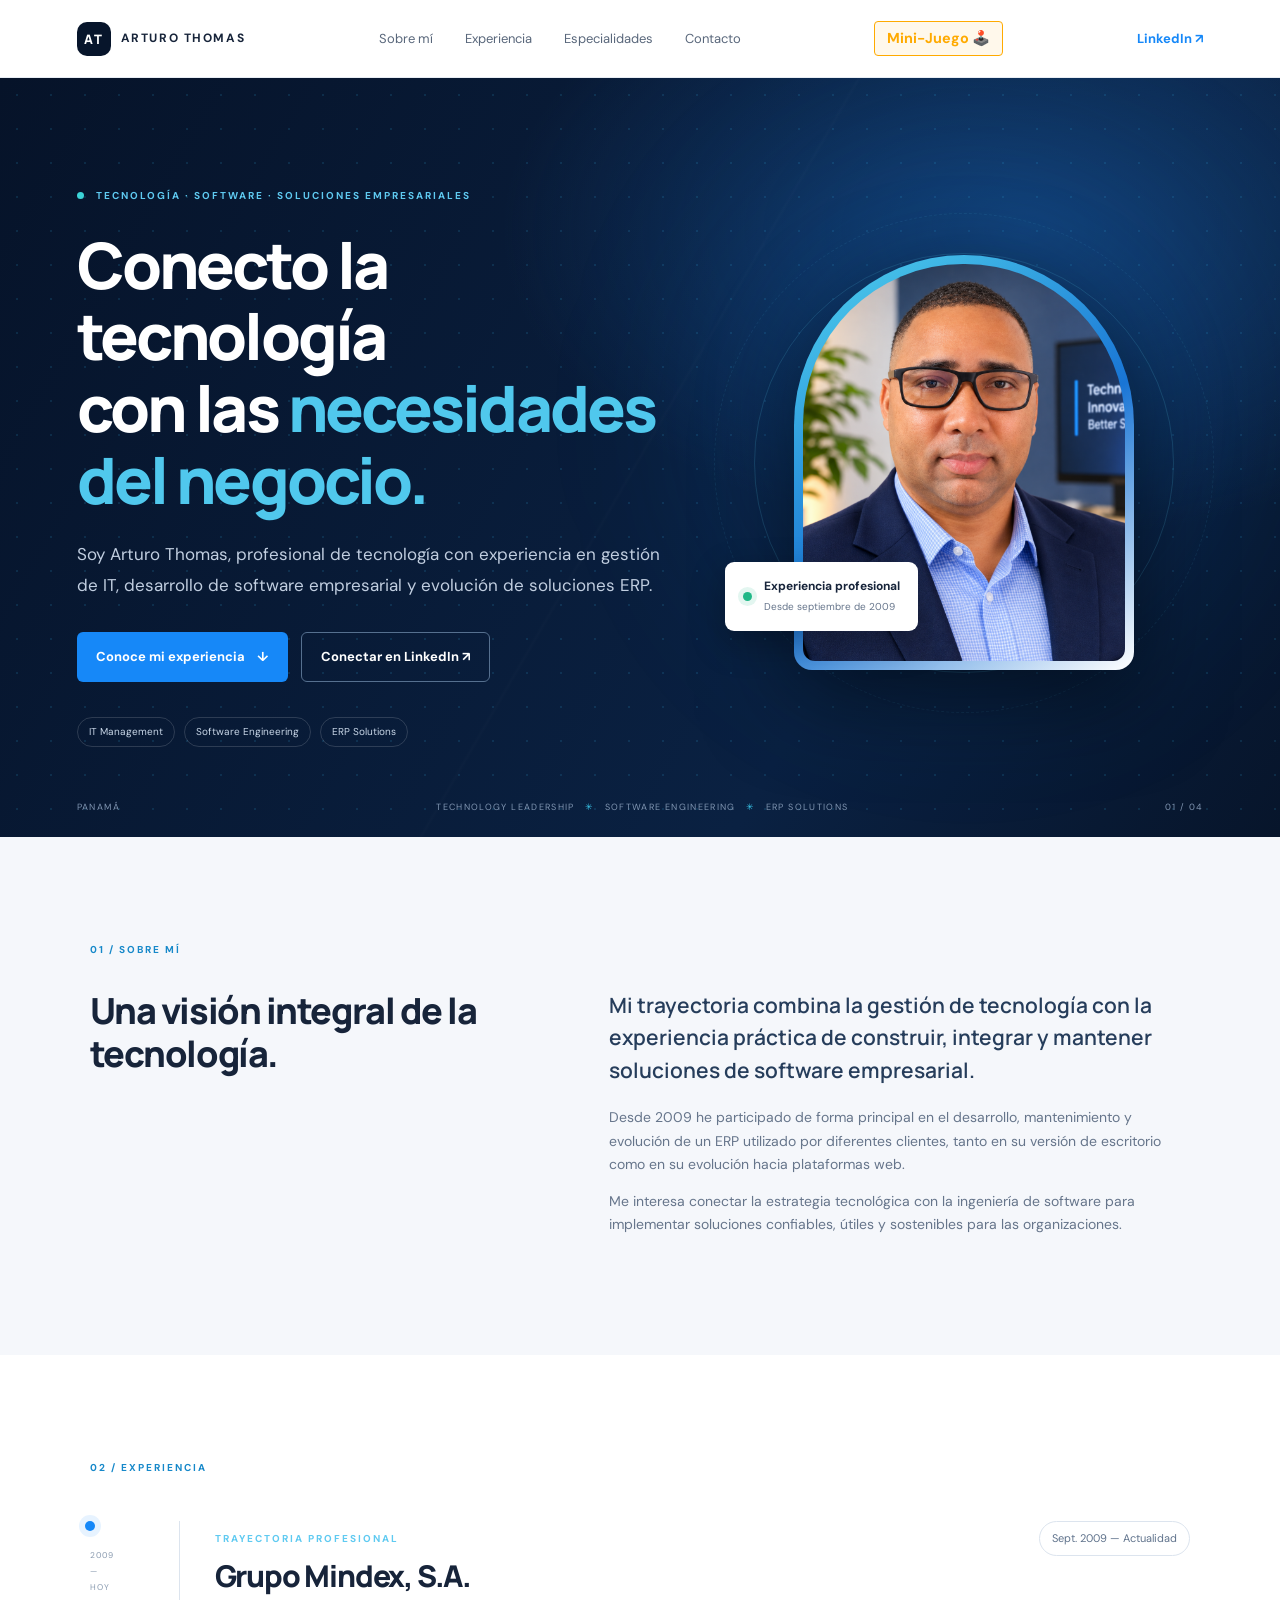
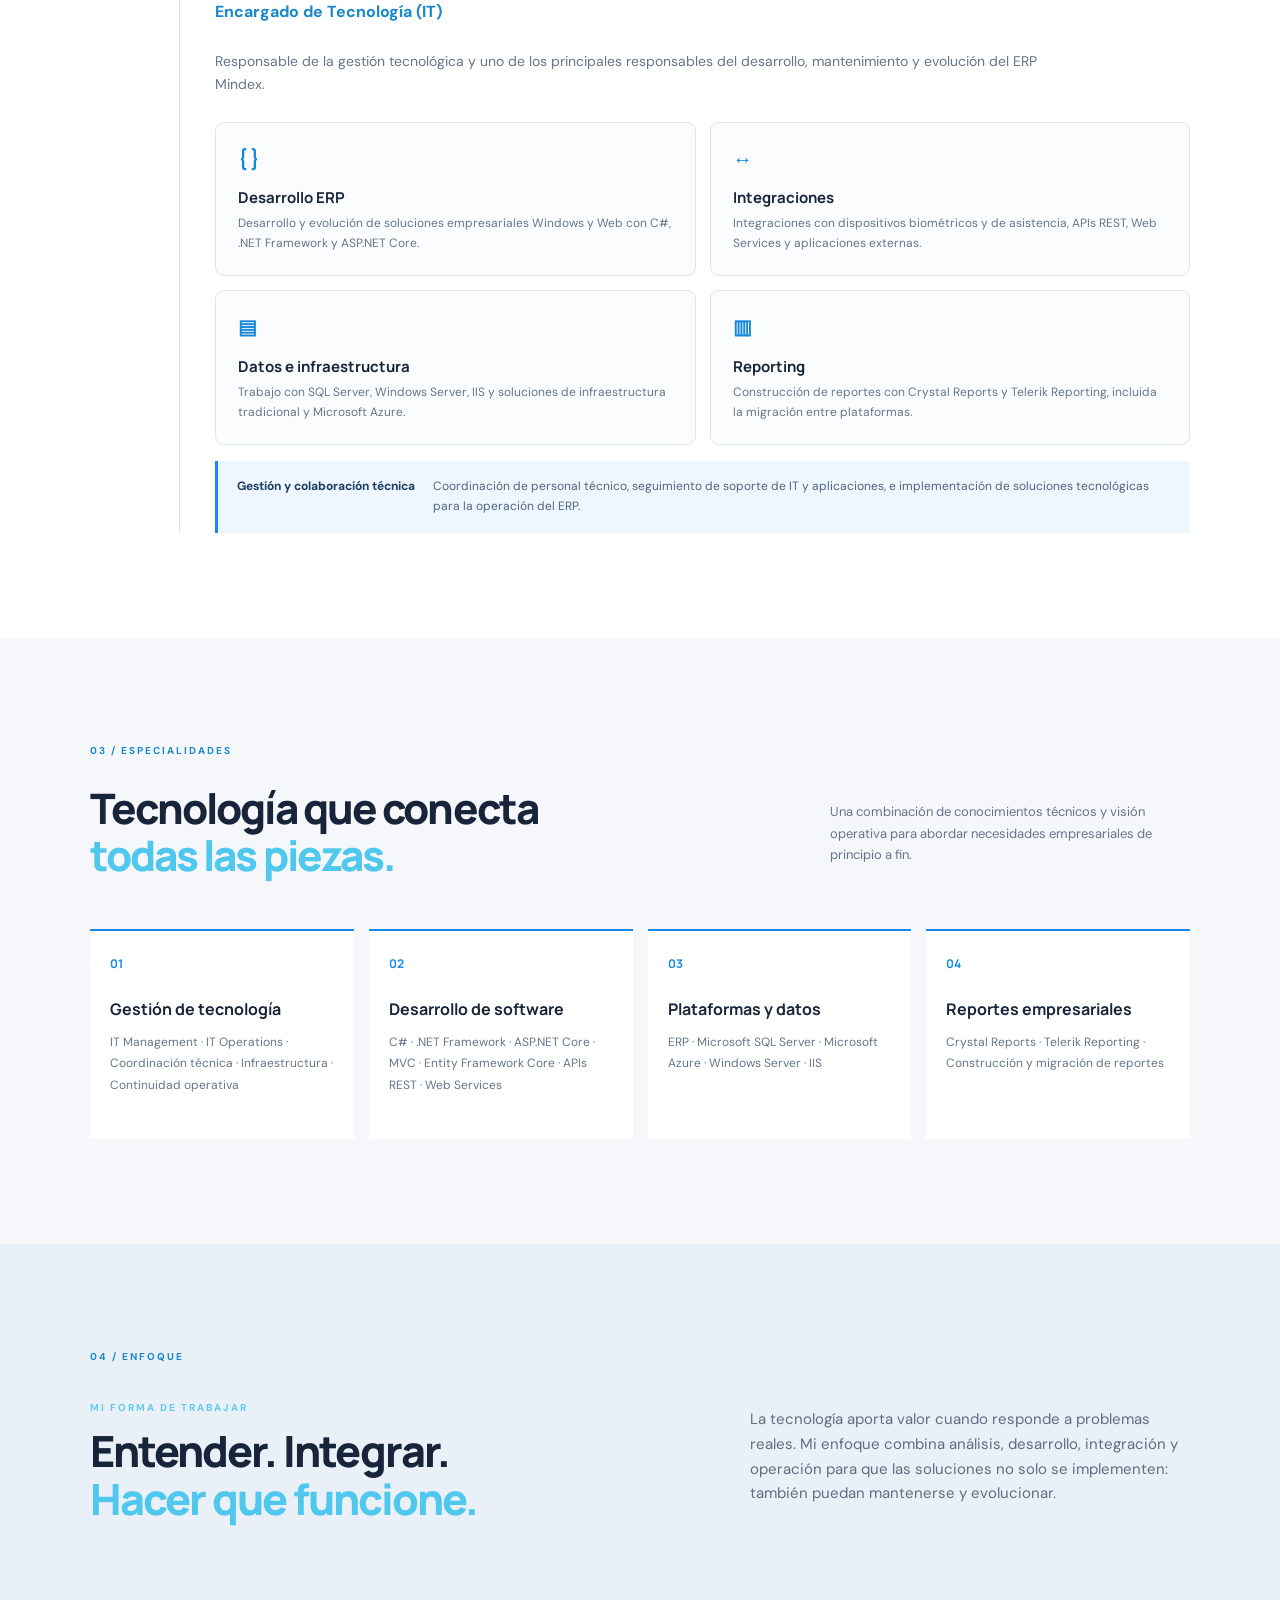
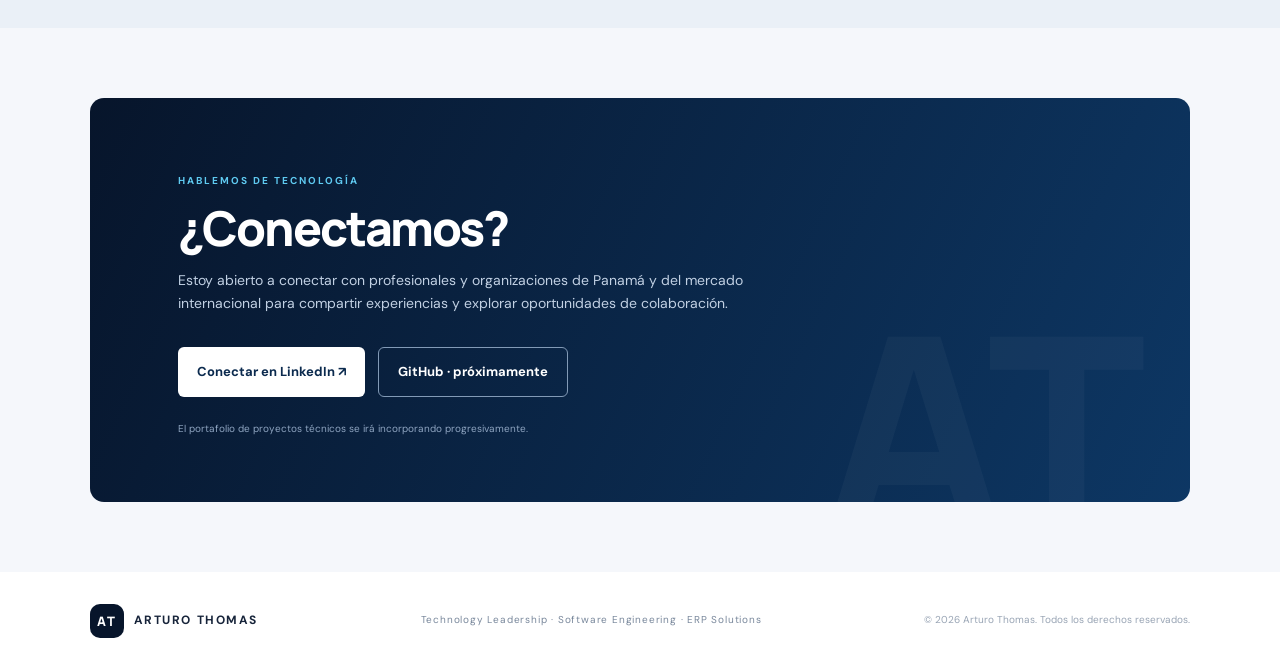
==== index.html @ e9d8e378 "Add files via upload" ====
<!doctype html>
<html lang="es">
<head>
  <meta charset="utf-8">
  <meta name="viewport" content="width=device-width, initial-scale=1">
  <meta name="description" content="Arturo Thomas: tecnología, desarrollo de software empresarial, soluciones ERP, integraciones e infraestructura IT.">
  <meta name="theme-color" content="#07152b">
  <title>Arturo Thomas | Technology Leadership & ERP Solutions</title>
  <link rel="preconnect" href="https://fonts.googleapis.com">
  <link rel="preconnect" href="https://fonts.gstatic.com" crossorigin>
  <link href="https://fonts.googleapis.com/css2?family=DM+Sans:wght@400;500;600;700&family=Manrope:wght@400;500;600;700;800&display=swap" rel="stylesheet">
  <link rel="stylesheet" href="styles.css">
</head>
<body>
  <header class="topbar">
    <a class="brand" href="#inicio" aria-label="Arturo Thomas, inicio"><span>AT</span><b>ARTURO THOMAS</b></a>
    <nav aria-label="Navegación principal">
      <a href="#sobre-mi">Sobre mí</a><a href="#experiencia">Experiencia</a><a href="#especialidades">Especialidades</a><a href="#contacto">Contacto</a>
    </nav>
    <!-- EL LINK AL JUEGO AGREGADO PERFECTAMENTE EN TU MENÚ -->
    <a href="juego.html" style="color: #ffaa00; text-decoration: none; font-size: 0.9rem; font-weight: bold; border: 1px solid #ffaa00; padding: 5px 12px; border-radius: 4px; background-color: rgba(255, 170, 0, 0.08);">Mini-Juego 🕹️</a>
    <a class="nav-cta" href="https://www.linkedin.com/in/arturo-thomas-aa14a7a1/" target="_blank" rel="noopener">LinkedIn ↗</a>
  </header>

  <main>
    <section class="hero" id="inicio">
      <div class="hero-glow"></div>
      <div class="hero-copy">
        <p class="eyebrow"><span></span> TECNOLOGÍA · SOFTWARE · SOLUCIONES EMPRESARIALES</p>
        <h1>Conecto la tecnología<br>con las <em>necesidades del negocio.</em></h1>
        <p class="hero-lead">Soy Arturo Thomas, profesional de tecnología con experiencia en gestión de IT, desarrollo de software empresarial y evolución de soluciones ERP.</p>
        <div class="hero-actions"><a class="button primary" href="#experiencia">Conoce mi experiencia <span>↓</span></a><a class="button secondary" href="https://www.linkedin.com/in/arturo-thomas-aa14a7a1/" target="_blank" rel="noopener">Conectar en LinkedIn ↗</a></div>
        <div class="hero-tags"><span>IT Management</span><span>Software Engineering</span><span>ERP Solutions</span></div>
      </div>
      <div class="hero-visual">
        <div class="portrait-frame"><img src="assets/arturo-thomas.png" alt="Retrato profesional de Arturo Thomas"></div>
        <div class="floating-card"><span class="status-dot"></span><div><b>Experiencia profesional</b><small>Desde septiembre de 2009</small></div></div>
        <div class="orbit orbit-one"></div><div class="orbit orbit-two"></div>
      </div>
      <div class="hero-bottom"><span>Panamá</span><span>Technology Leadership <i>✳</i> Software Engineering <i>✳</i> ERP Solutions</span><span>01 / 04</span></div>
    </section>

    <section class="intro section" id="sobre-mi">
      <div class="section-label">01 / SOBRE MÍ</div>
      <div class="intro-content"><h2>Una visión integral de la tecnología.</h2><div><p class="large-text">Mi trayectoria combina la gestión de tecnología con la experiencia práctica de construir, integrar y mantener soluciones de software empresarial.</p><p>Desde 2009 he participado de forma principal en el desarrollo, mantenimiento y evolución de un ERP utilizado por diferentes clientes, tanto en su versión de escritorio como en su evolución hacia plataformas web.</p><p>Me interesa conectar la estrategia tecnológica con la ingeniería de software para implementar soluciones confiables, útiles y sostenibles para las organizaciones.</p></div></div>
    </section>

    <section class="experience section" id="experiencia">
      <div class="section-label">02 / EXPERIENCIA</div>
      <div class="experience-card"><div class="timeline-mark"><span></span><small>2009<br>—<br>HOY</small></div><div class="experience-main"><div class="experience-heading"><div><p class="eyebrow">TRAYECTORIA PROFESIONAL</p><h2>Grupo Mindex, S.A.</h2><p class="role">Encargado de Tecnología (IT)</p></div><span class="date-pill">Sept. 2009 — Actualidad</span></div><p>Responsable de la gestión tecnológica y uno de los principales responsables del desarrollo, mantenimiento y evolución del ERP Mindex.</p><div class="contribution-grid"><article><span class="mini-icon">{ }</span><h3>Desarrollo ERP</h3><p>Desarrollo y evolución de soluciones empresariales Windows y Web con C#, .NET Framework y ASP.NET Core.</p></article><article><span class="mini-icon">↔</span><h3>Integraciones</h3><p>Integraciones con dispositivos biométricos y de asistencia, APIs REST, Web Services y aplicaciones externas.</p></article><article><span class="mini-icon">▤</span><h3>Datos e infraestructura</h3><p>Trabajo con SQL Server, Windows Server, IIS y soluciones de infraestructura tradicional y Microsoft Azure.</p></article><article><span class="mini-icon">▥</span><h3>Reporting</h3><p>Construcción de reportes con Crystal Reports y Telerik Reporting, incluida la migración entre plataformas.</p></article></div><div class="leadership-note"><b>Gestión y colaboración técnica</b><span>Coordinación de personal técnico, seguimiento de soporte de IT y aplicaciones, e implementación de soluciones tecnológicas para la operación del ERP.</span></div></div></div>
    </section>

    <section class="skills section" id="especialidades">
      <div class="section-label">03 / ESPECIALIDADES</div><div class="skills-head"><h2>Tecnología que conecta<br><em>todas las piezas.</em></h2><p>Una combinación de conocimientos técnicos y visión operativa para abordar necesidades empresariales de principio a fin.</p></div>
      <div class="skill-columns"><article><div class="skill-number">01</div><h3>Gestión de tecnología</h3><p>IT Management · IT Operations · Coordinación técnica · Infraestructura · Continuidad operativa</p></article><article><div class="skill-number">02</div><h3>Desarrollo de software</h3><p>C# · .NET Framework · ASP.NET Core · MVC · Entity Framework Core · APIs REST · Web Services</p></article><article><div class="skill-number">03</div><h3>Plataformas y datos</h3><p>ERP · Microsoft SQL Server · Microsoft Azure · Windows Server · IIS</p></article><article><div class="skill-number">04</div><h3>Reportes empresariales</h3><p>Crystal Reports · Telerik Reporting · Construcción y migración de reportes</p></article></div>
    </section>

    <section class="approach section"><div class="section-label">04 / ENFOQUE</div><div class="approach-inner"><div><p class="eyebrow">MI FORMA DE TRABAJAR</p><h2>Entender. Integrar.<br><em>Hacer que funcione.</em></h2></div><p>La tecnología aporta valor cuando responde a problemas reales. Mi enfoque combina análisis, desarrollo, integración y operación para que las soluciones no solo se implementen: también puedan mantenerse y evolucionar.</p></div></section>

    <section class="contact section" id="contacto"><div class="contact-panel"><p class="eyebrow">HABLEMOS DE TECNOLOGÍA</p><h2>¿Conectamos?</h2><p>Estoy abierto a conectar con profesionales y organizaciones de Panamá y del mercado internacional para compartir experiencias y explorar oportunidades de colaboración.</p><div class="contact-actions"><a class="button light" href="https://www.linkedin.com/in/arturo-thomas-aa14a7a1/" target="_blank" rel="noopener">Conectar en LinkedIn ↗</a><span class="button outline-light coming-soon">GitHub · próximamente</span></div><small>El portafolio de proyectos técnicos se irá incorporando progresivamente.</small></div></section>
  </main>
  <footer><a class="brand" href="#inicio"><span>AT</span><b>ARTURO THOMAS</b></a><p>Technology Leadership · Software Engineering · ERP Solutions</p><small>© <span id="year"></span> Arturo Thomas. Todos los derechos reservados.</small></footer>
  <script>document.getElementById('year').textContent = new Date().getFullYear();</script>
</body>
</html>
---- styles.css ----
:root{--navy:#07152b;--navy2:#0b2140;--blue:#1688f8;--cyan:#35c7ee;--ink:#17243a;--muted:#66758b;--paper:#f5f7fb;--line:#dce4ee}*{box-sizing:border-box}html{scroll-behavior:smooth}body{margin:0;background:var(--paper);color:var(--ink);font-family:'DM Sans',sans-serif;line-height:1.65}a{color:inherit;text-decoration:none}.topbar{height:78px;padding:0 max(calc((100vw - 1180px)/2),6%);display:flex;align-items:center;justify-content:space-between;background:#fff;border-bottom:1px solid #e8edf4;position:relative;z-index:3}.brand{display:flex;align-items:center;gap:10px;font-size:12px;letter-spacing:.13em}.brand span{width:34px;height:34px;border-radius:10px;background:var(--navy);color:white;display:grid;place-items:center;font:800 13px Manrope}.topbar nav{display:flex;gap:32px;color:#59677b;font-size:13px}.topbar nav a:hover{color:var(--blue)}.nav-cta{font-size:13px;font-weight:700;color:var(--blue)}.hero{min-height:650px;background:radial-gradient(ellipse at 80% 20%,#123d70 0,transparent 36%),linear-gradient(120deg,#061329,#0a2142 68%,#07152b);color:white;position:relative;overflow:hidden;padding:100px max(calc((100vw - 1180px)/2),6%) 90px;display:grid;grid-template-columns:1.12fr .88fr;align-items:center;gap:40px}.hero:before{content:"";position:absolute;inset:0;background-image:linear-gradient(120deg,transparent 49.8%,#ffffff09 50%,transparent 50.2%),radial-gradient(#39bff455 1px,transparent 1px);background-size:100% 100%,34px 34px;opacity:.4}.hero-glow{position:absolute;width:520px;height:520px;border-radius:50%;background:#087be822;filter:blur(80px);right:4%;top:10%}.hero-copy,.hero-visual{position:relative;z-index:1}.eyebrow{font-size:10px;font-weight:700;letter-spacing:.2em;color:#5fcaf1}.eyebrow span{display:inline-block;width:7px;height:7px;border-radius:50%;background:#3bd3d7;margin-right:8px}.hero h1,.skills h2,.approach h2,.contact h2{font:800 clamp(40px,5vw,64px)/1.12 Manrope,sans-serif;letter-spacing:-.045em;margin:24px 0}.hero h1 em,.skills h2 em,.approach h2 em{font-style:normal;color:#50c8ed}.hero-lead{max-width:600px;color:#c1cee0;font-size:17px;line-height:1.8}.hero-actions,.contact-actions{display:flex;gap:13px;flex-wrap:wrap;margin-top:32px}.button{display:inline-flex;align-items:center;gap:12px;padding:13px 19px;border-radius:6px;font-size:13px;font-weight:700;transition:.2s}.button:hover{transform:translateY(-2px)}.primary{background:#1688f8;color:white}.secondary{border:1px solid #56708f;color:white}.hero-tags{display:flex;gap:9px;flex-wrap:wrap;margin-top:35px}.hero-tags span{border:1px solid #ffffff26;border-radius:30px;padding:6px 11px;color:#c9d7e8;font-size:10px}.hero-visual{min-height:420px;display:grid;place-items:center}.portrait-frame{width:min(340px,80%);aspect-ratio: .82;border-radius:170px 170px 18px 18px;padding:9px;background:linear-gradient(145deg,#50d3ed,#1975d5 55%,#ffffff);box-shadow:0 25px 90px #0008;position:relative;z-index:1}.portrait-frame img{width:100%;height:100%;object-fit:cover;object-position:center 25%;border-radius:160px 160px 12px 12px;display:block}.floating-card{position:absolute;z-index:2;bottom:42px;left:0;background:#fff;color:var(--ink);padding:15px 18px;border-radius:9px;box-shadow:0 12px 35px #0004;display:flex;align-items:center;gap:12px}.floating-card b,.floating-card small{display:block}.floating-card b{font-size:12px}.floating-card small{font-size:10px;color:var(--muted);margin-top:2px}.status-dot{width:9px;height:9px;background:#20b887;border-radius:50%;box-shadow:0 0 0 5px #20b88720}.orbit{position:absolute;border:1px solid #58c9ed30;border-radius:50%;width:420px;height:420px}.orbit-two{width:500px;height:500px;border-style:dashed;opacity:.5}.hero-bottom{position:absolute;bottom:22px;left:max(calc((100vw - 1180px)/2),6%);right:max(calc((100vw - 1180px)/2),6%);display:flex;justify-content:space-between;color:#8196b2;font-size:9px;letter-spacing:.15em;text-transform:uppercase}.hero-bottom i{color:#39c5e8;font-style:normal;padding:0 7px}.section{padding:105px max(calc((100vw - 1120px)/2),7%)}.section-label{font-size:10px;letter-spacing:.2em;font-weight:700;color:#1688c9}.intro-content{display:grid;grid-template-columns:.85fr 1.15fr;gap:90px;margin-top:30px}.intro h2,.experience h2{font:800 36px/1.2 Manrope;letter-spacing:-.04em;margin:0}.large-text{font:600 21px/1.55 Manrope;color:#263d5b;margin:0 0 20px}.intro-content p:not(.large-text){color:var(--muted);font-size:14px}.experience{background:#fff}.experience-card{display:grid;grid-template-columns:90px 1fr;gap:35px;margin-top:45px}.timeline-mark{border-right:1px solid var(--line);position:relative;color:#8a9bb0;font-size:10px;letter-spacing:.1em;line-height:1.9}.timeline-mark span{position:absolute;left:-5px;top:0;width:10px;height:10px;border-radius:50%;background:var(--blue);box-shadow:0 0 0 6px #1688f81a}.timeline-mark small{display:block;margin:27px 0 0 0}.experience-heading{display:flex;justify-content:space-between;gap:20px;align-items:flex-start}.experience h2{font-size:30px;margin:5px 0}.role{color:#1688c9;font-weight:700;margin:0}.date-pill{font-size:11px;color:#60738c;border:1px solid var(--line);border-radius:30px;padding:7px 12px;white-space:nowrap}.experience-main>p{color:var(--muted);font-size:14px;max-width:850px;margin:25px 0}.contribution-grid{display:grid;grid-template-columns:1fr 1fr;gap:14px}.contribution-grid article{border:1px solid var(--line);border-radius:9px;padding:22px;background:#fbfcfe}.mini-icon{font:700 20px Manrope;color:#1688d8}.contribution-grid h3{font:700 15px Manrope;margin:13px 0 6px}.contribution-grid p{font-size:12px;color:var(--muted);margin:0}.leadership-note{margin-top:16px;background:#eef6ff;border-left:3px solid var(--blue);padding:16px 19px;display:flex;gap:18px;font-size:12px;color:#52657e}.leadership-note b{color:#1d3d61;white-space:nowrap}.skills-head{display:flex;justify-content:space-between;align-items:end;gap:40px;margin:25px 0 50px}.skills h2,.approach h2{font-size:42px;margin:0}.skills-head>p{max-width:360px;color:var(--muted);font-size:13px}.skill-columns{display:grid;grid-template-columns:repeat(4,1fr);gap:15px}.skill-columns article{padding:24px 20px;border-top:2px solid #1688e8;background:#fff;min-height:210px}.skill-number{font:700 12px Manrope;color:#1688e8}.skill-columns h3{font:700 16px Manrope;margin:26px 0 10px}.skill-columns p{font-size:12px;color:var(--muted);line-height:1.8}.approach{background:#eaf0f7}.approach-inner{display:flex;justify-content:space-between;align-items:center;gap:70px;margin-top:25px}.approach h2{font-size:43px}.approach-inner>p{max-width:440px;color:#5e6d82;font-size:15px}.contact{padding-top:70px;padding-bottom:70px}.contact-panel{background:linear-gradient(115deg,#07152b,#0d3764);color:white;padding:65px 8%;border-radius:14px;position:relative;overflow:hidden}.contact-panel:after{content:"AT";position:absolute;right:4%;bottom:-100px;font:800 260px Manrope;color:#ffffff08}.contact h2{font-size:48px;margin:12px 0}.contact-panel>p:not(.eyebrow){max-width:600px;color:#c1d0e3;font-size:14px}.light{background:#fff;color:#0b2a4e}.outline-light{border:1px solid #829ab6;color:#fff}.contact-panel>small{display:block;color:#8fa5c1;font-size:10px;margin-top:24px}.contact-actions{position:relative;z-index:1}footer{padding:30px max(calc((100vw - 1120px)/2),7%);background:#fff;display:flex;align-items:center;justify-content:space-between;gap:20px}footer p{font-size:10px;color:#78879b;letter-spacing:.08em}footer small{font-size:10px;color:#98a4b4}
@media(max-width:800px){.topbar{padding:0 5%;height:68px}.topbar nav{display:none}.hero{grid-template-columns:1fr;padding:75px 7% 90px;gap:15px}.hero h1{font-size:43px}.hero-visual{min-height:370px}.portrait-frame{width:260px}.floating-card{left:2%;bottom:24px}.hero-bottom{left:7%;right:7%}.hero-bottom span:nth-child(2){display:none}.section{padding:75px 7%}.intro-content{grid-template-columns:1fr;gap:25px}.experience-card{grid-template-columns:42px 1fr;gap:20px}.experience-heading{display:block}.date-pill{display:inline-block;margin-top:14px}.contribution-grid{grid-template-columns:1fr}.leadership-note{display:block}.leadership-note span{display:block;margin-top:6px}.skills-head,.approach-inner{display:block}.skills-head>p{margin-top:25px}.skill-columns{grid-template-columns:1fr 1fr}.approach-inner>p{margin-top:28px}.contact-panel{padding:48px 8%}footer{padding:28px 7%;flex-wrap:wrap}footer p{order:3;width:100%;margin:0}}
@media(max-width:480px){.hero h1{font-size:37px}.hero-lead{font-size:15px}.hero-visual{min-height:320px}.portrait-frame{width:225px}.floating-card{padding:11px 13px}.skill-columns{grid-template-columns:1fr}.skills h2,.approach h2{font-size:36px}.contact h2{font-size:40px}.hero-bottom{font-size:8px}}
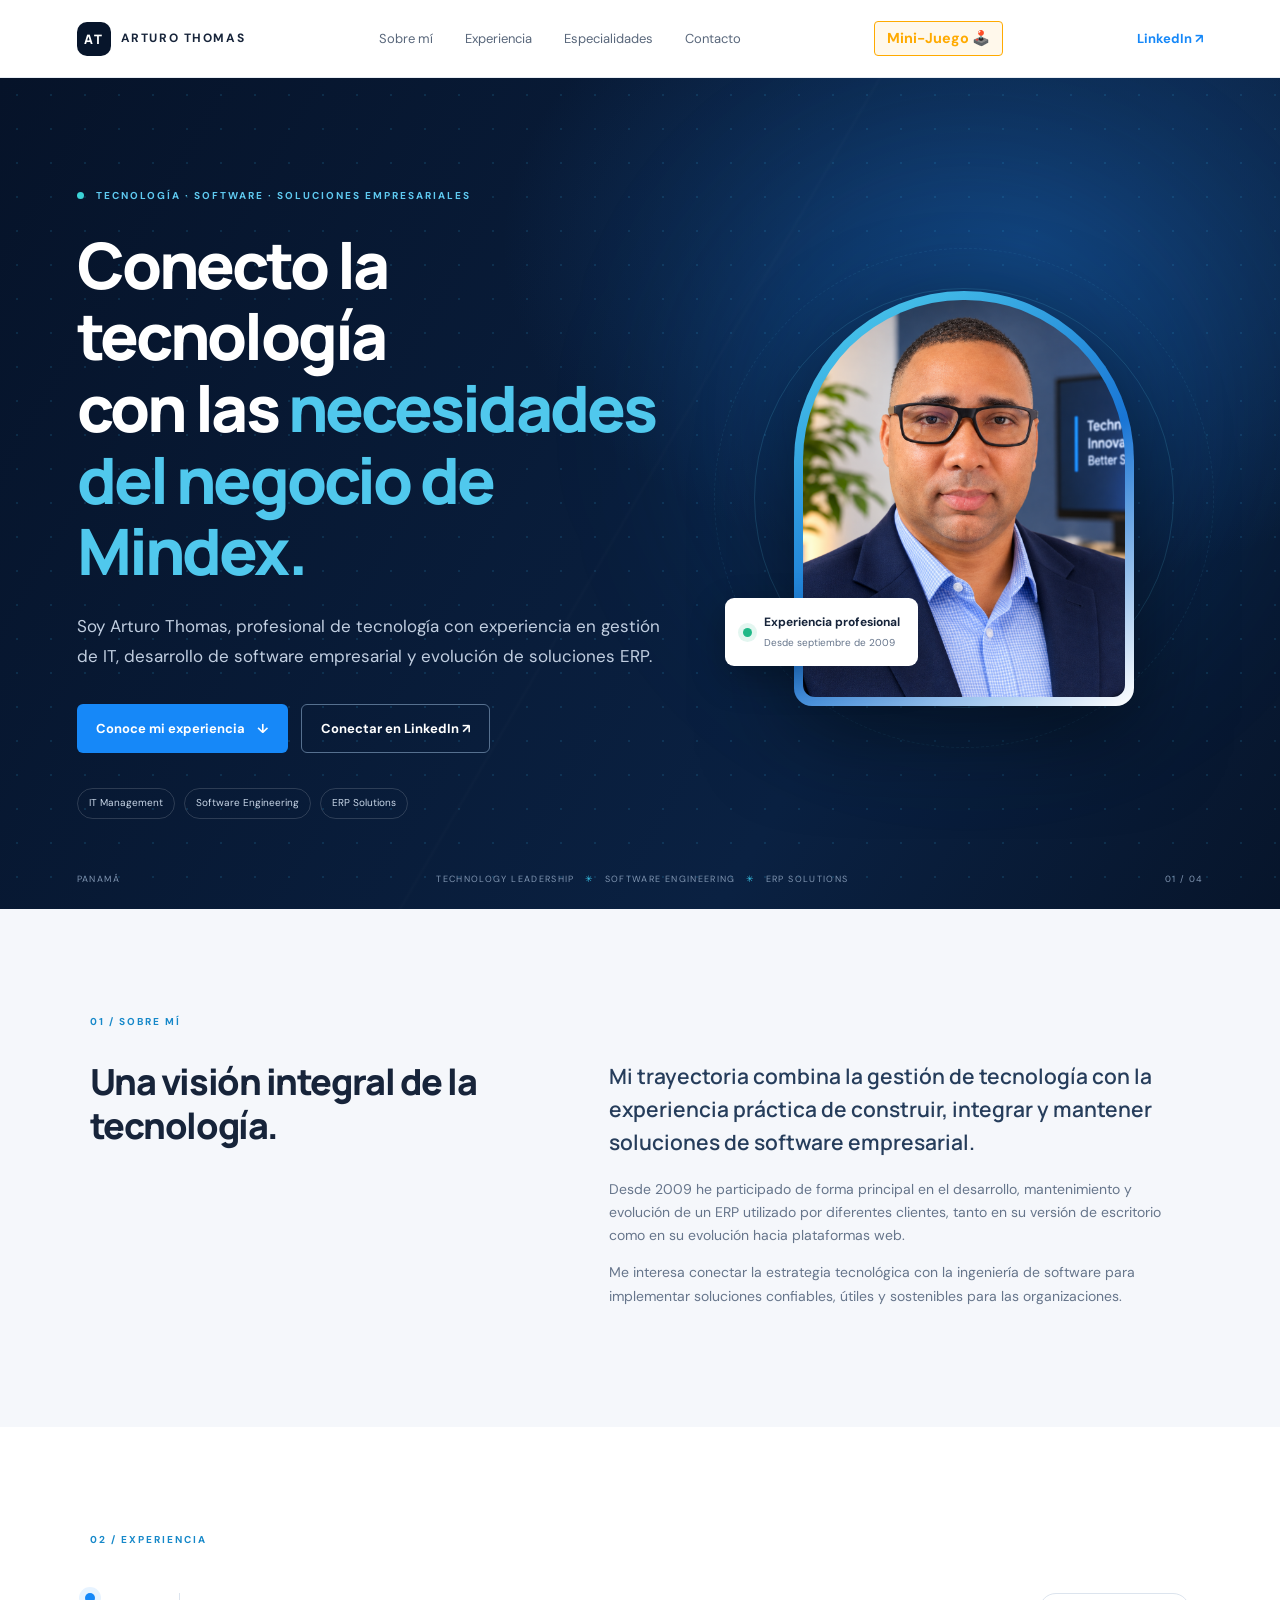
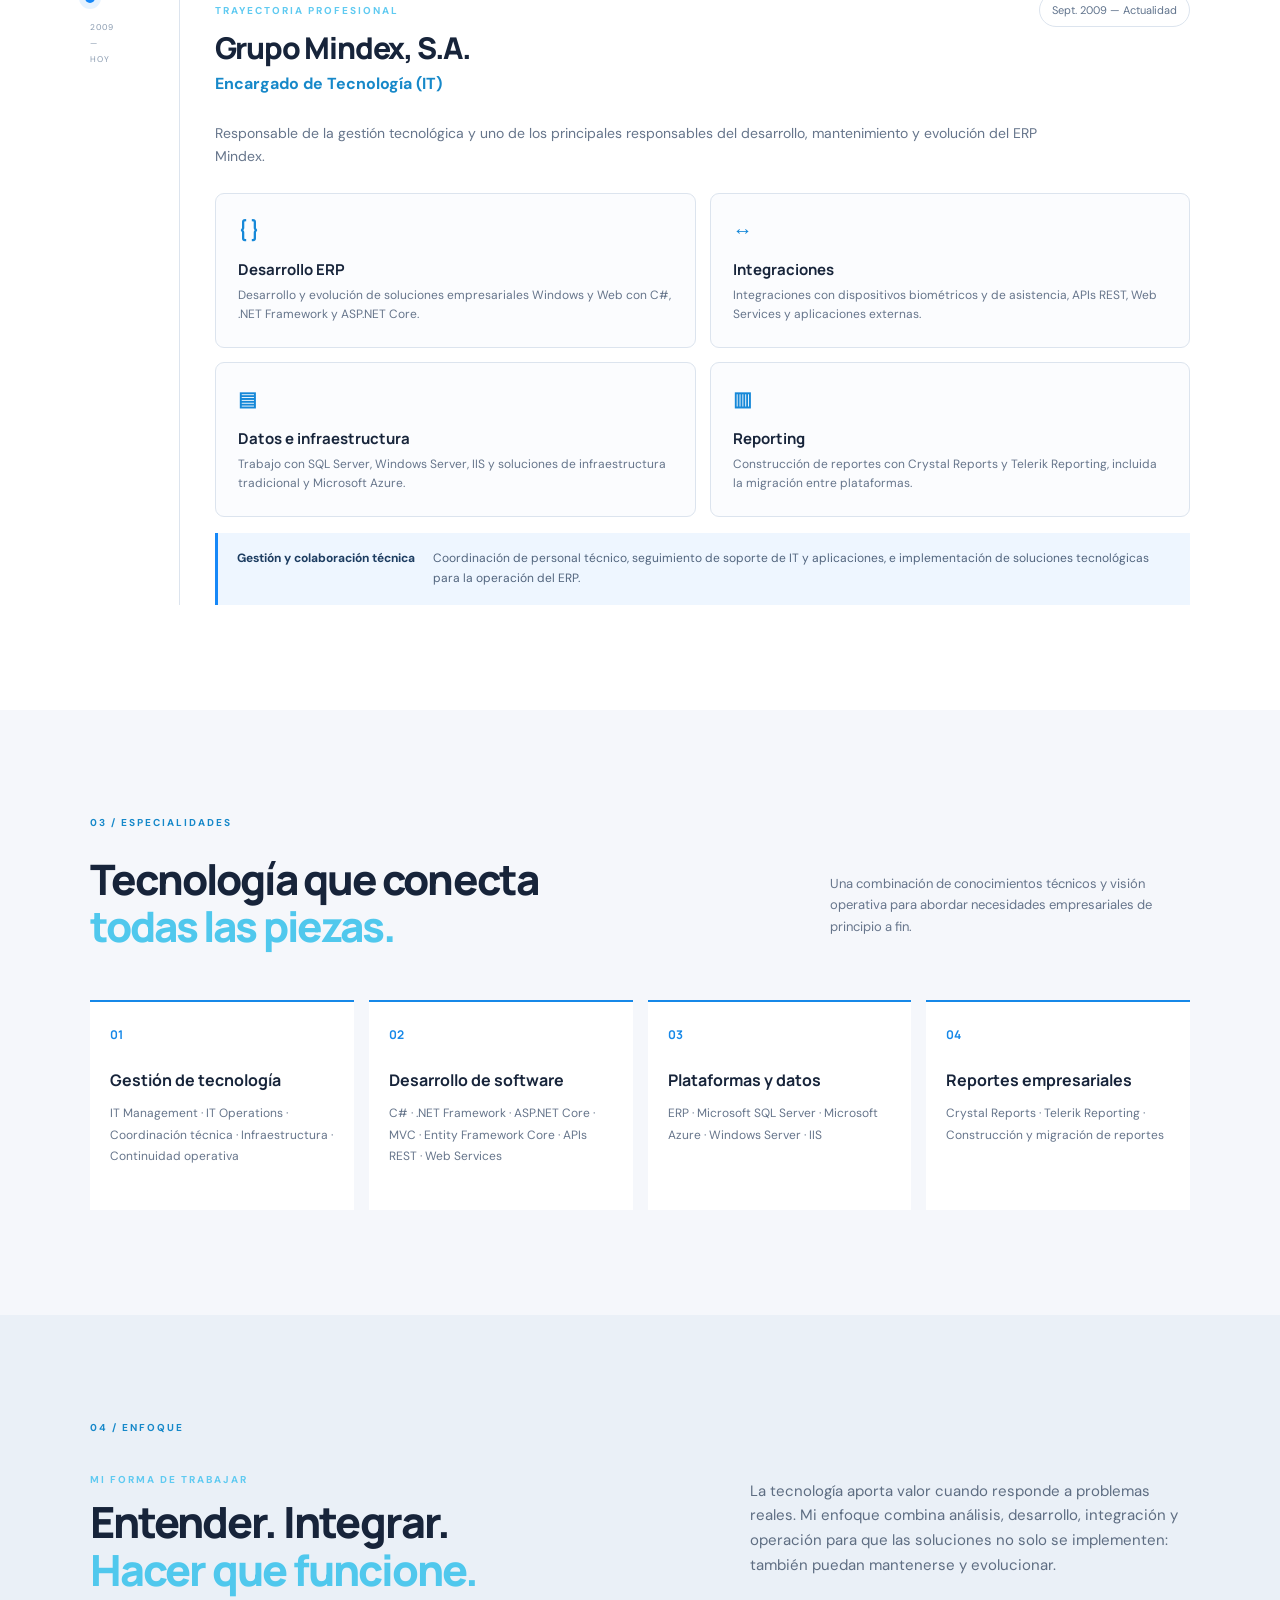
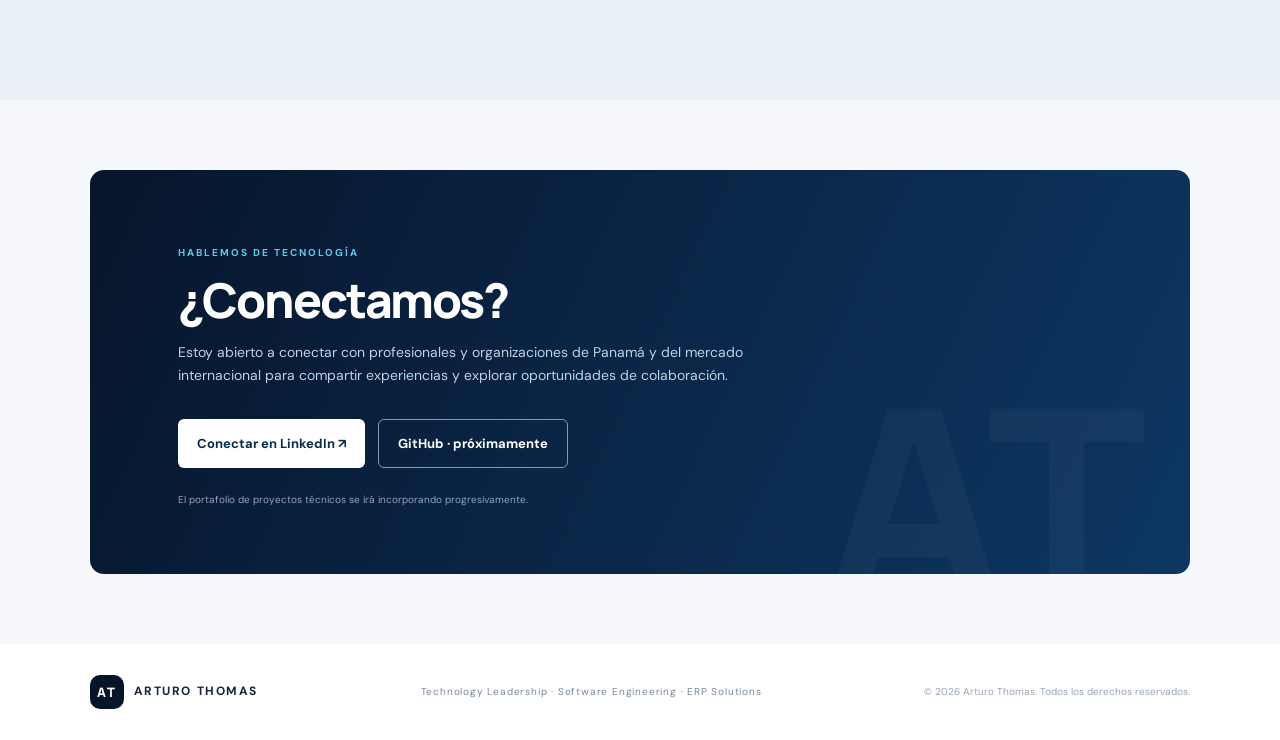
==== commit 18e78034: "Update hero headline to reference Mindex" ====
--- a/index.html
+++ b/index.html
@@ -27,7 +27,7 @@
       <div class="hero-glow"></div>
       <div class="hero-copy">
         <p class="eyebrow"><span></span> TECNOLOGÍA · SOFTWARE · SOLUCIONES EMPRESARIALES</p>
-        <h1>Conecto la tecnología<br>con las <em>necesidades del negocio.</em></h1>
+        <h1>Conecto la tecnología<br>con las <em>necesidades del negocio de Mindex.</em></h1>
         <p class="hero-lead">Soy Arturo Thomas, profesional de tecnología con experiencia en gestión de IT, desarrollo de software empresarial y evolución de soluciones ERP.</p>
         <div class="hero-actions"><a class="button primary" href="#experiencia">Conoce mi experiencia <span>↓</span></a><a class="button secondary" href="https://www.linkedin.com/in/arturo-thomas-aa14a7a1/" target="_blank" rel="noopener">Conectar en LinkedIn ↗</a></div>
         <div class="hero-tags"><span>IT Management</span><span>Software Engineering</span><span>ERP Solutions</span></div>
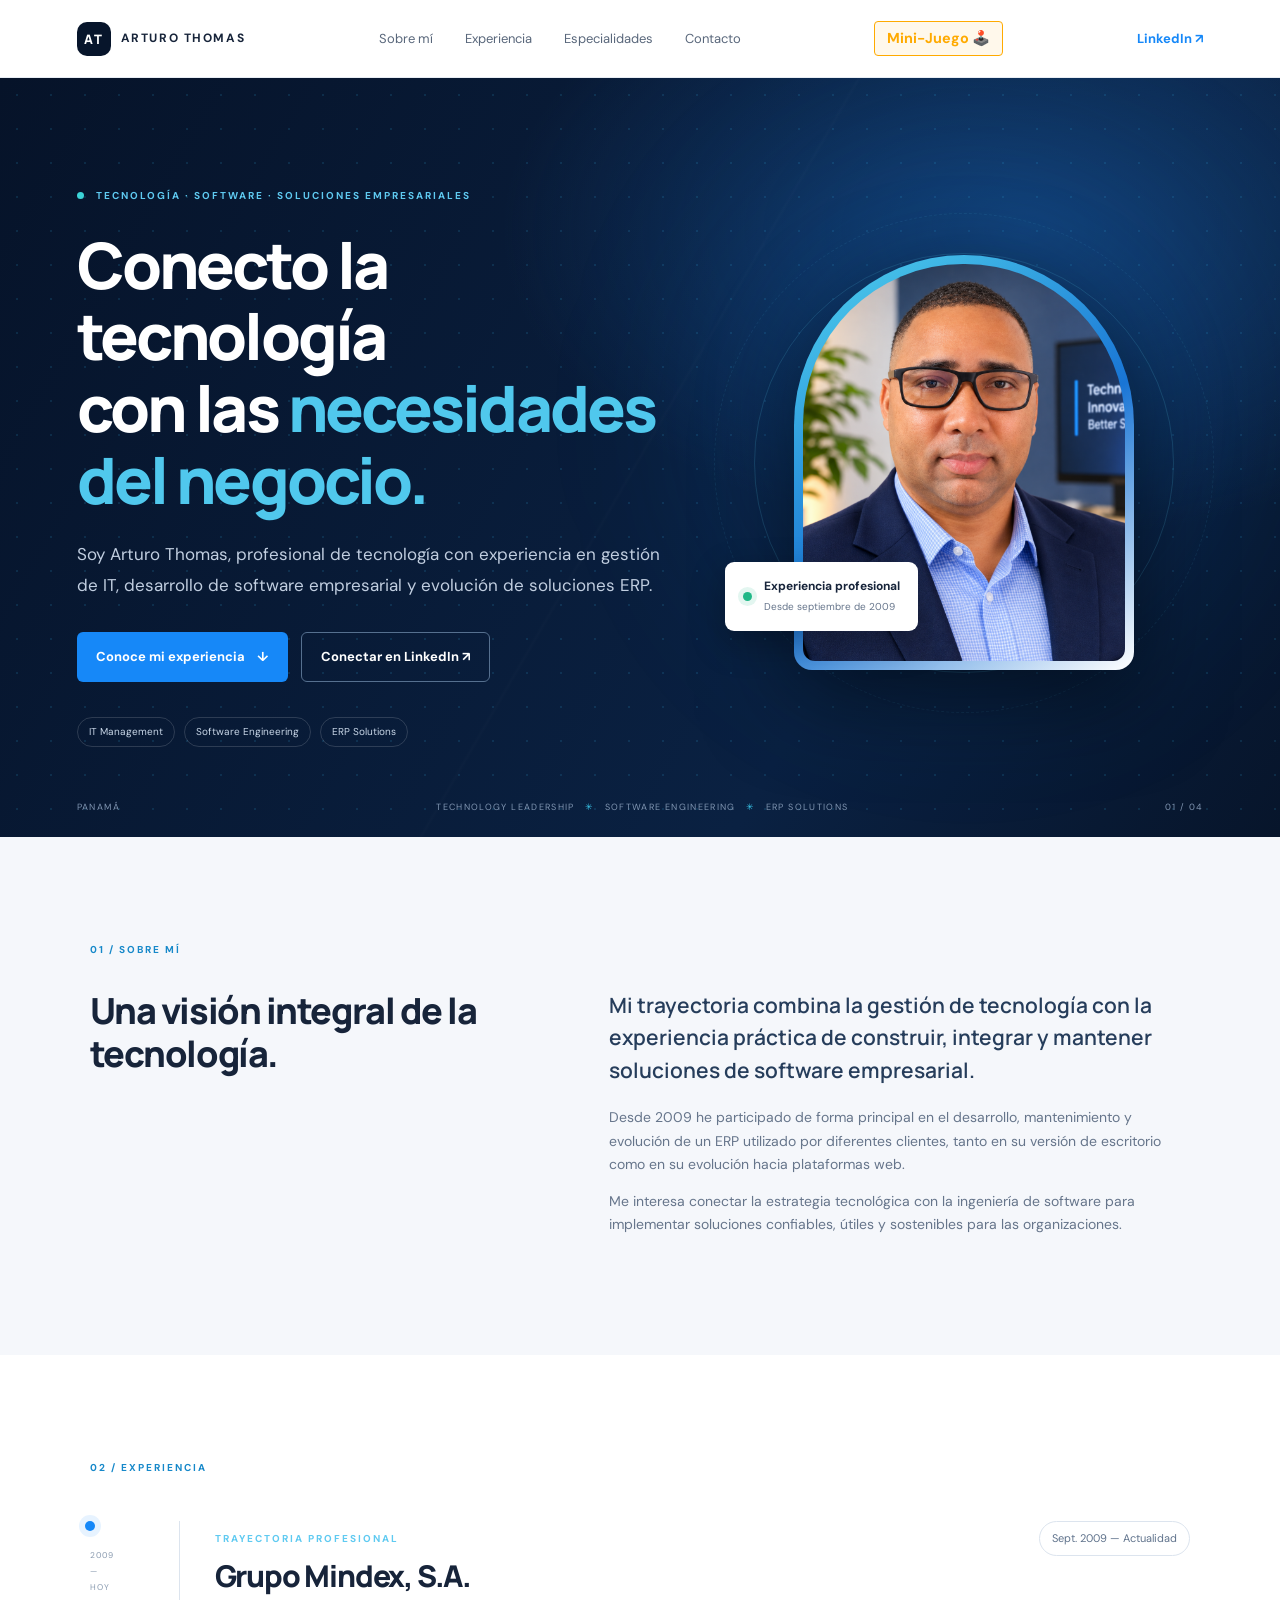
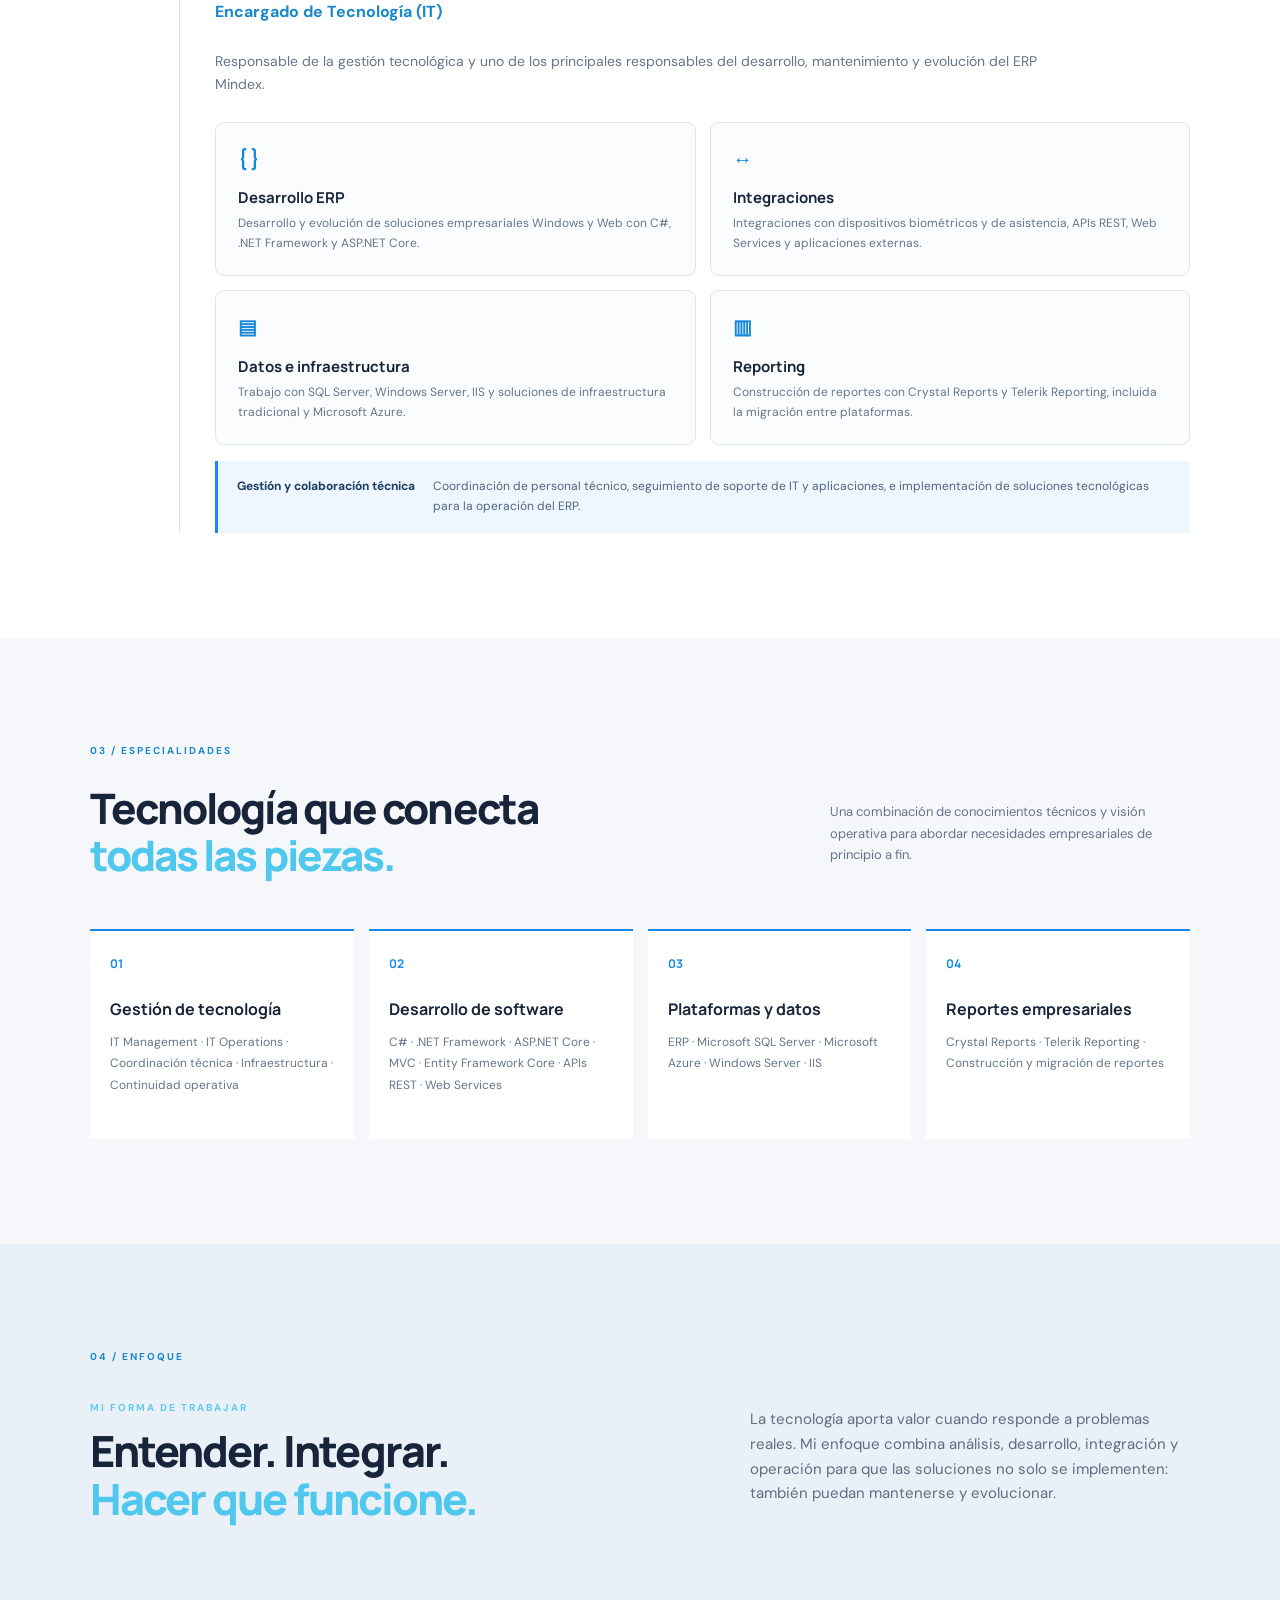
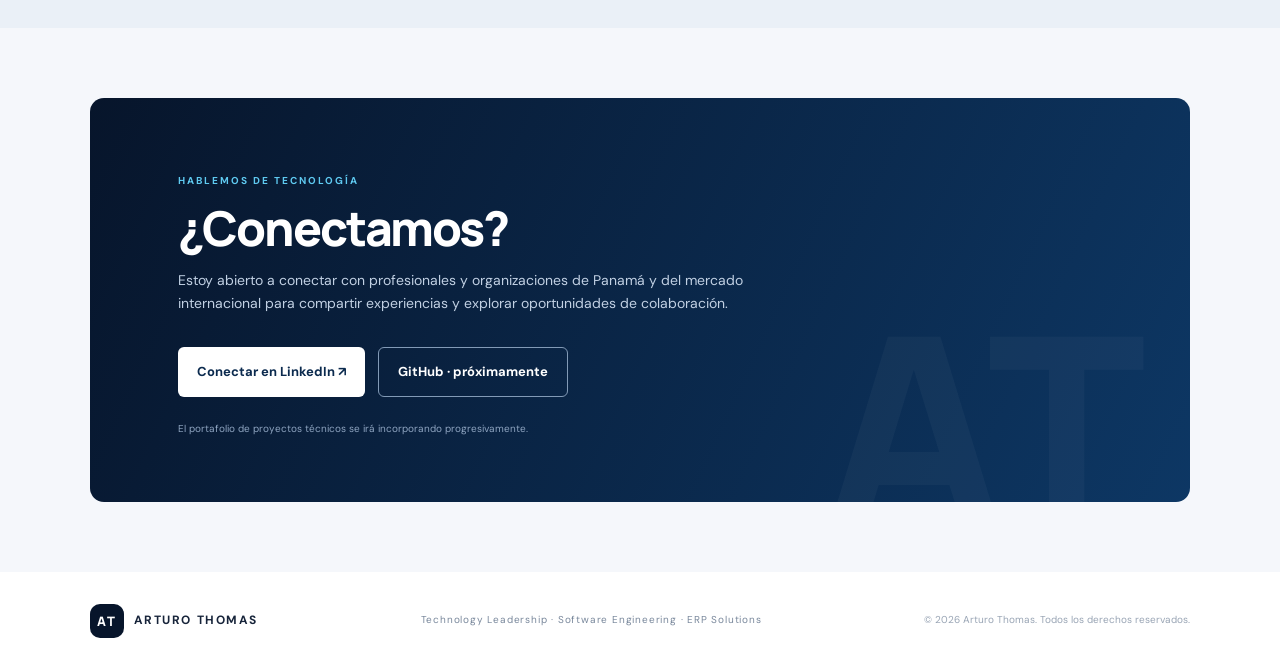
==== commit 5c27cd48: "Restore original portfolio headline" ====
--- a/index.html
+++ b/index.html
@@ -27,7 +27,7 @@
       <div class="hero-glow"></div>
       <div class="hero-copy">
         <p class="eyebrow"><span></span> TECNOLOGÍA · SOFTWARE · SOLUCIONES EMPRESARIALES</p>
-        <h1>Conecto la tecnología<br>con las <em>necesidades del negocio de Mindex.</em></h1>
+        <h1>Conecto la tecnología<br>con las <em>necesidades del negocio.</em></h1>
         <p class="hero-lead">Soy Arturo Thomas, profesional de tecnología con experiencia en gestión de IT, desarrollo de software empresarial y evolución de soluciones ERP.</p>
         <div class="hero-actions"><a class="button primary" href="#experiencia">Conoce mi experiencia <span>↓</span></a><a class="button secondary" href="https://www.linkedin.com/in/arturo-thomas-aa14a7a1/" target="_blank" rel="noopener">Conectar en LinkedIn ↗</a></div>
         <div class="hero-tags"><span>IT Management</span><span>Software Engineering</span><span>ERP Solutions</span></div>
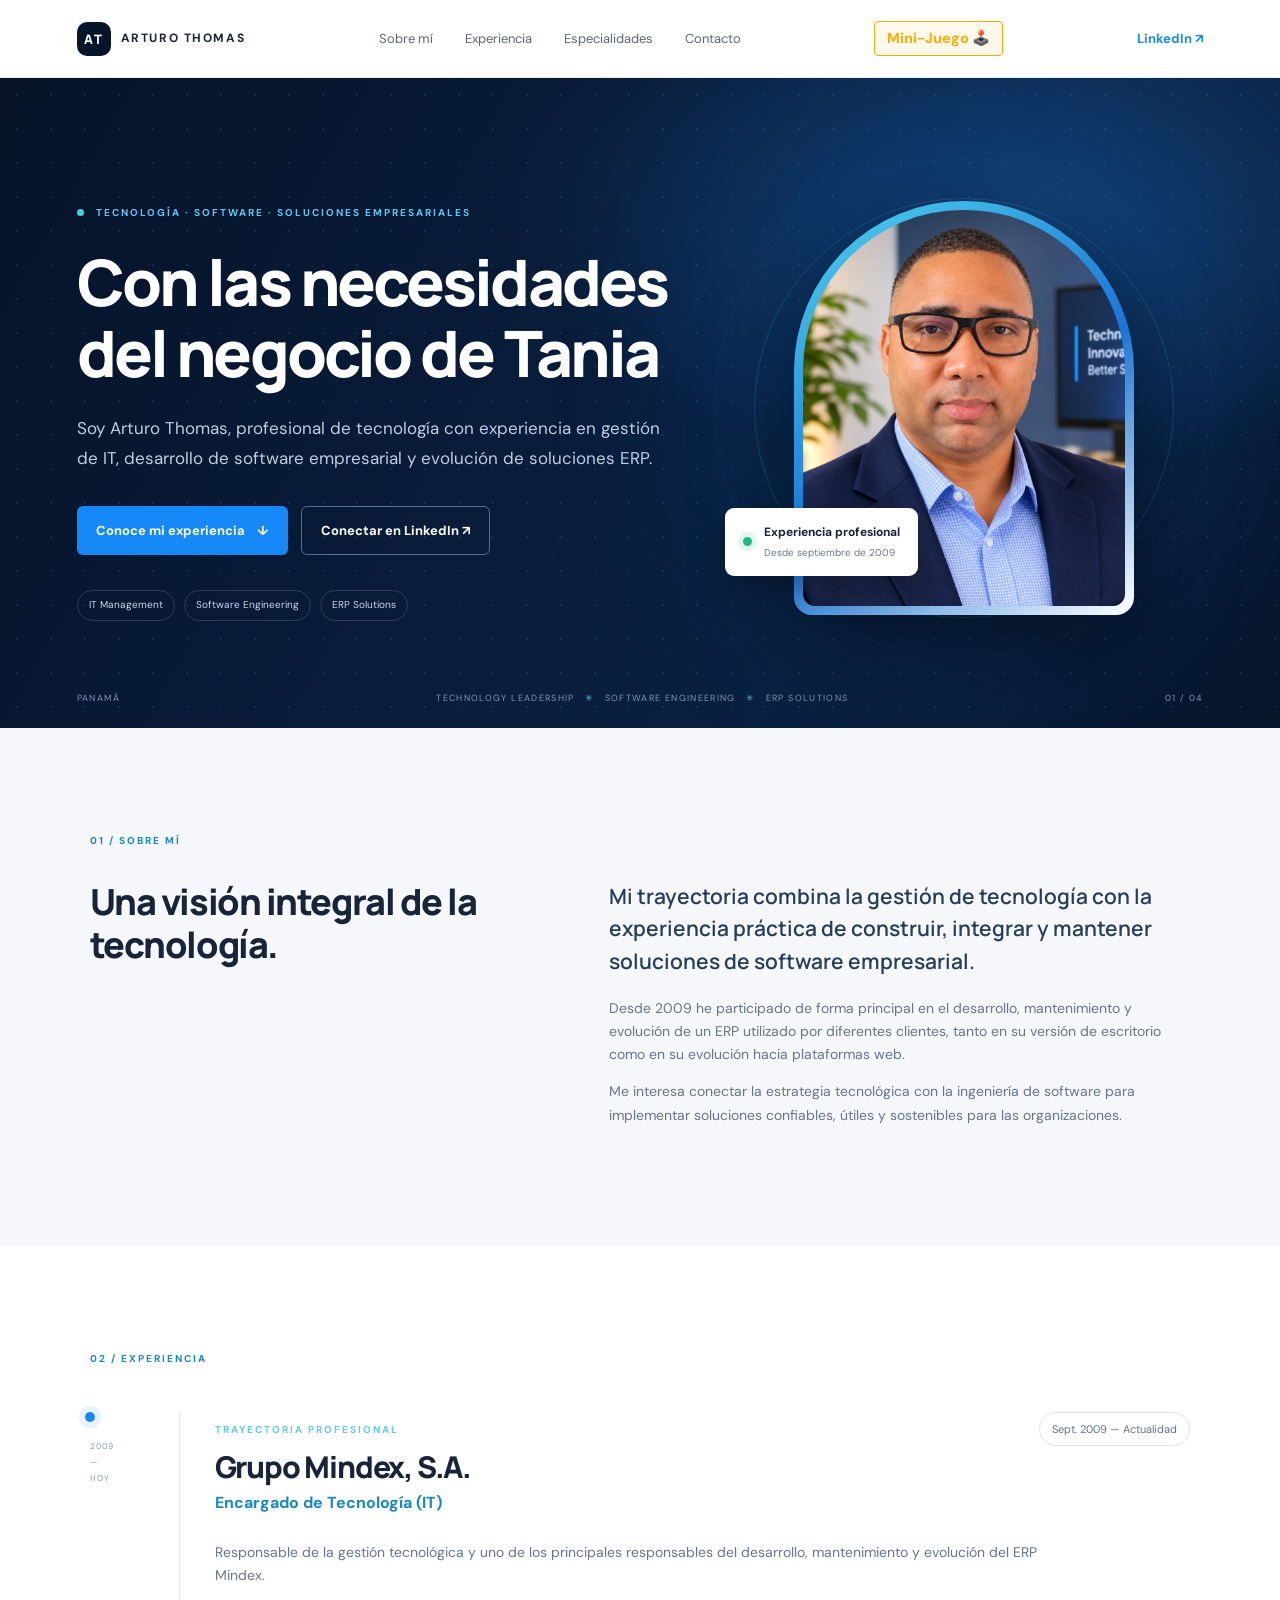
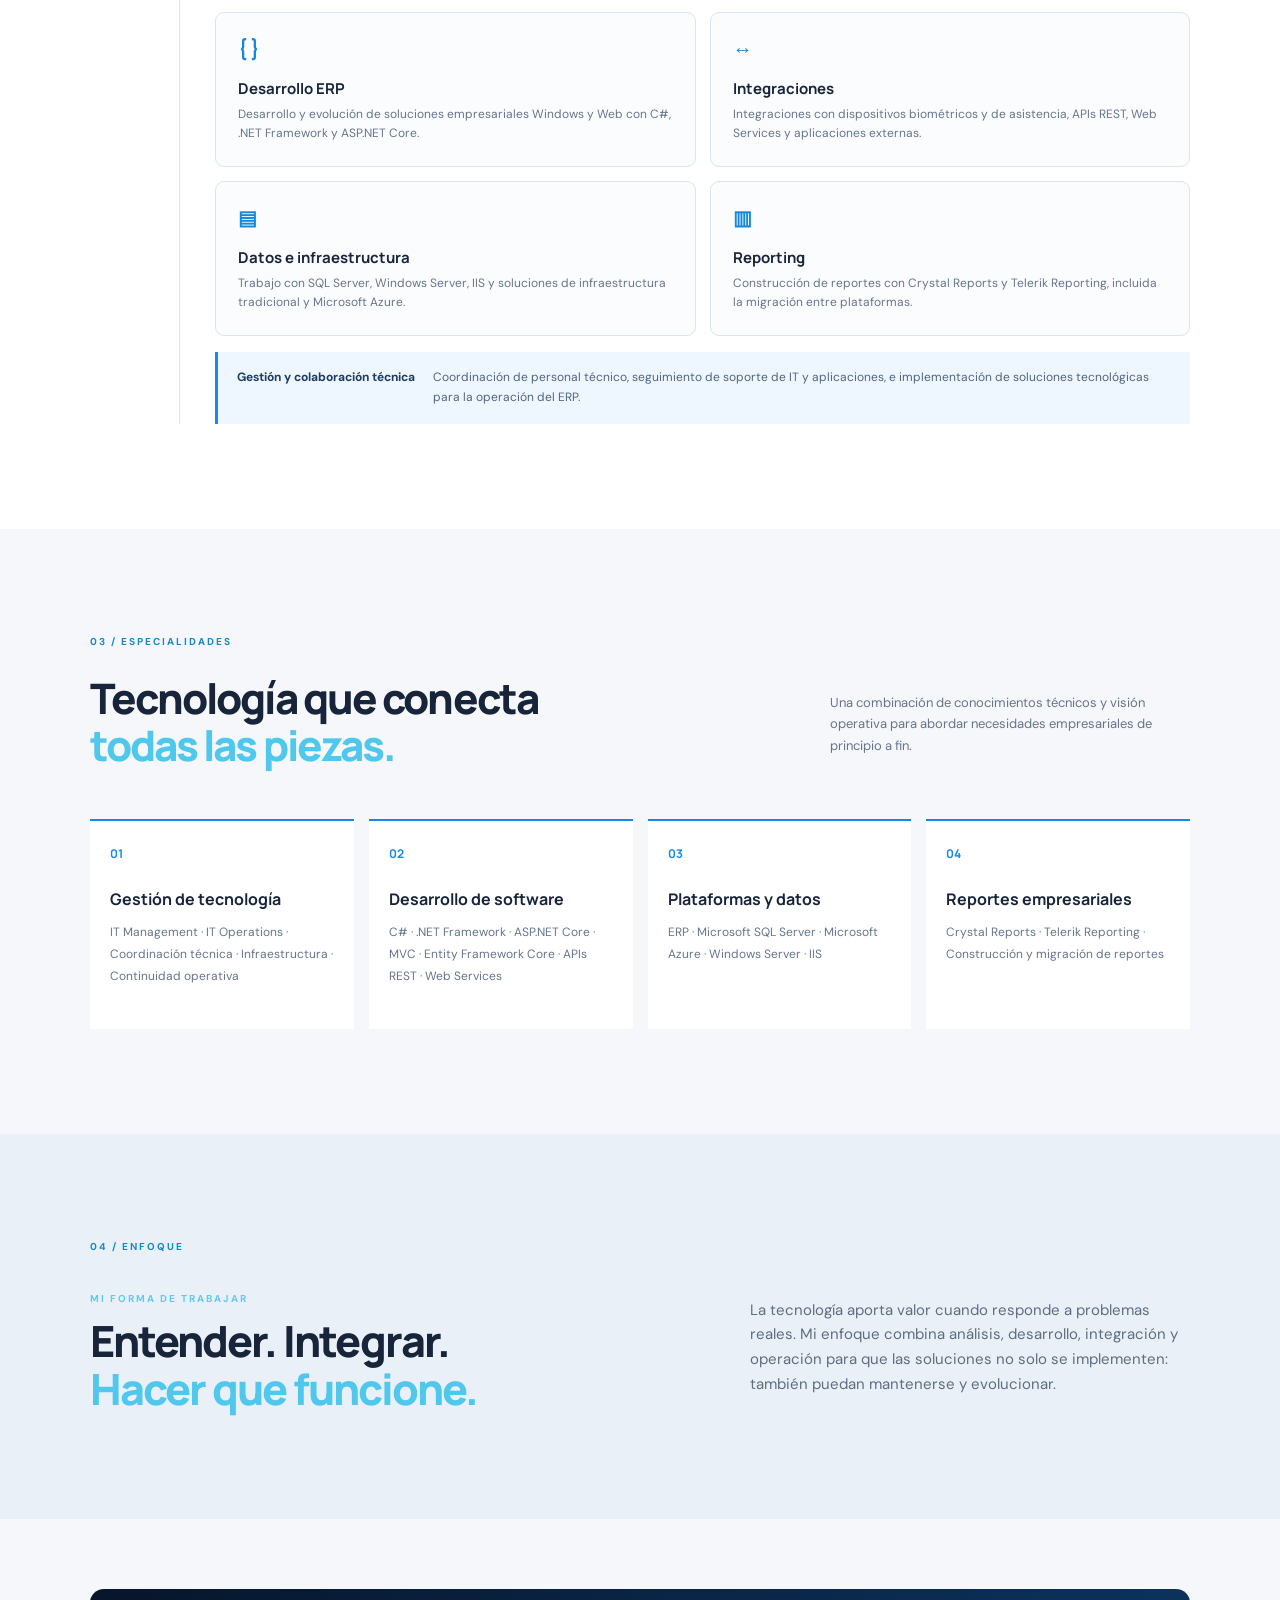
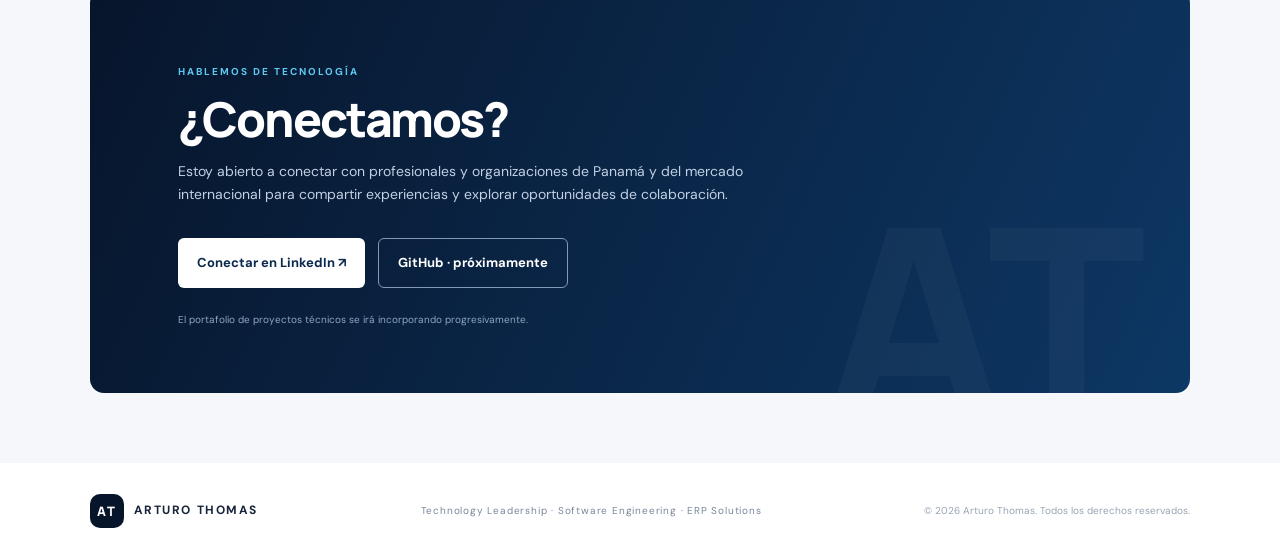
==== commit 5129dc45: "Update portfolio headline" ====
--- a/index.html
+++ b/index.html
@@ -27,7 +27,7 @@
       <div class="hero-glow"></div>
       <div class="hero-copy">
         <p class="eyebrow"><span></span> TECNOLOGÍA · SOFTWARE · SOLUCIONES EMPRESARIALES</p>
-        <h1>Conecto la tecnología<br>con las <em>necesidades del negocio.</em></h1>
+        <h1>Con las necesidades del negocio de Tania</h1>
         <p class="hero-lead">Soy Arturo Thomas, profesional de tecnología con experiencia en gestión de IT, desarrollo de software empresarial y evolución de soluciones ERP.</p>
         <div class="hero-actions"><a class="button primary" href="#experiencia">Conoce mi experiencia <span>↓</span></a><a class="button secondary" href="https://www.linkedin.com/in/arturo-thomas-aa14a7a1/" target="_blank" rel="noopener">Conectar en LinkedIn ↗</a></div>
         <div class="hero-tags"><span>IT Management</span><span>Software Engineering</span><span>ERP Solutions</span></div>
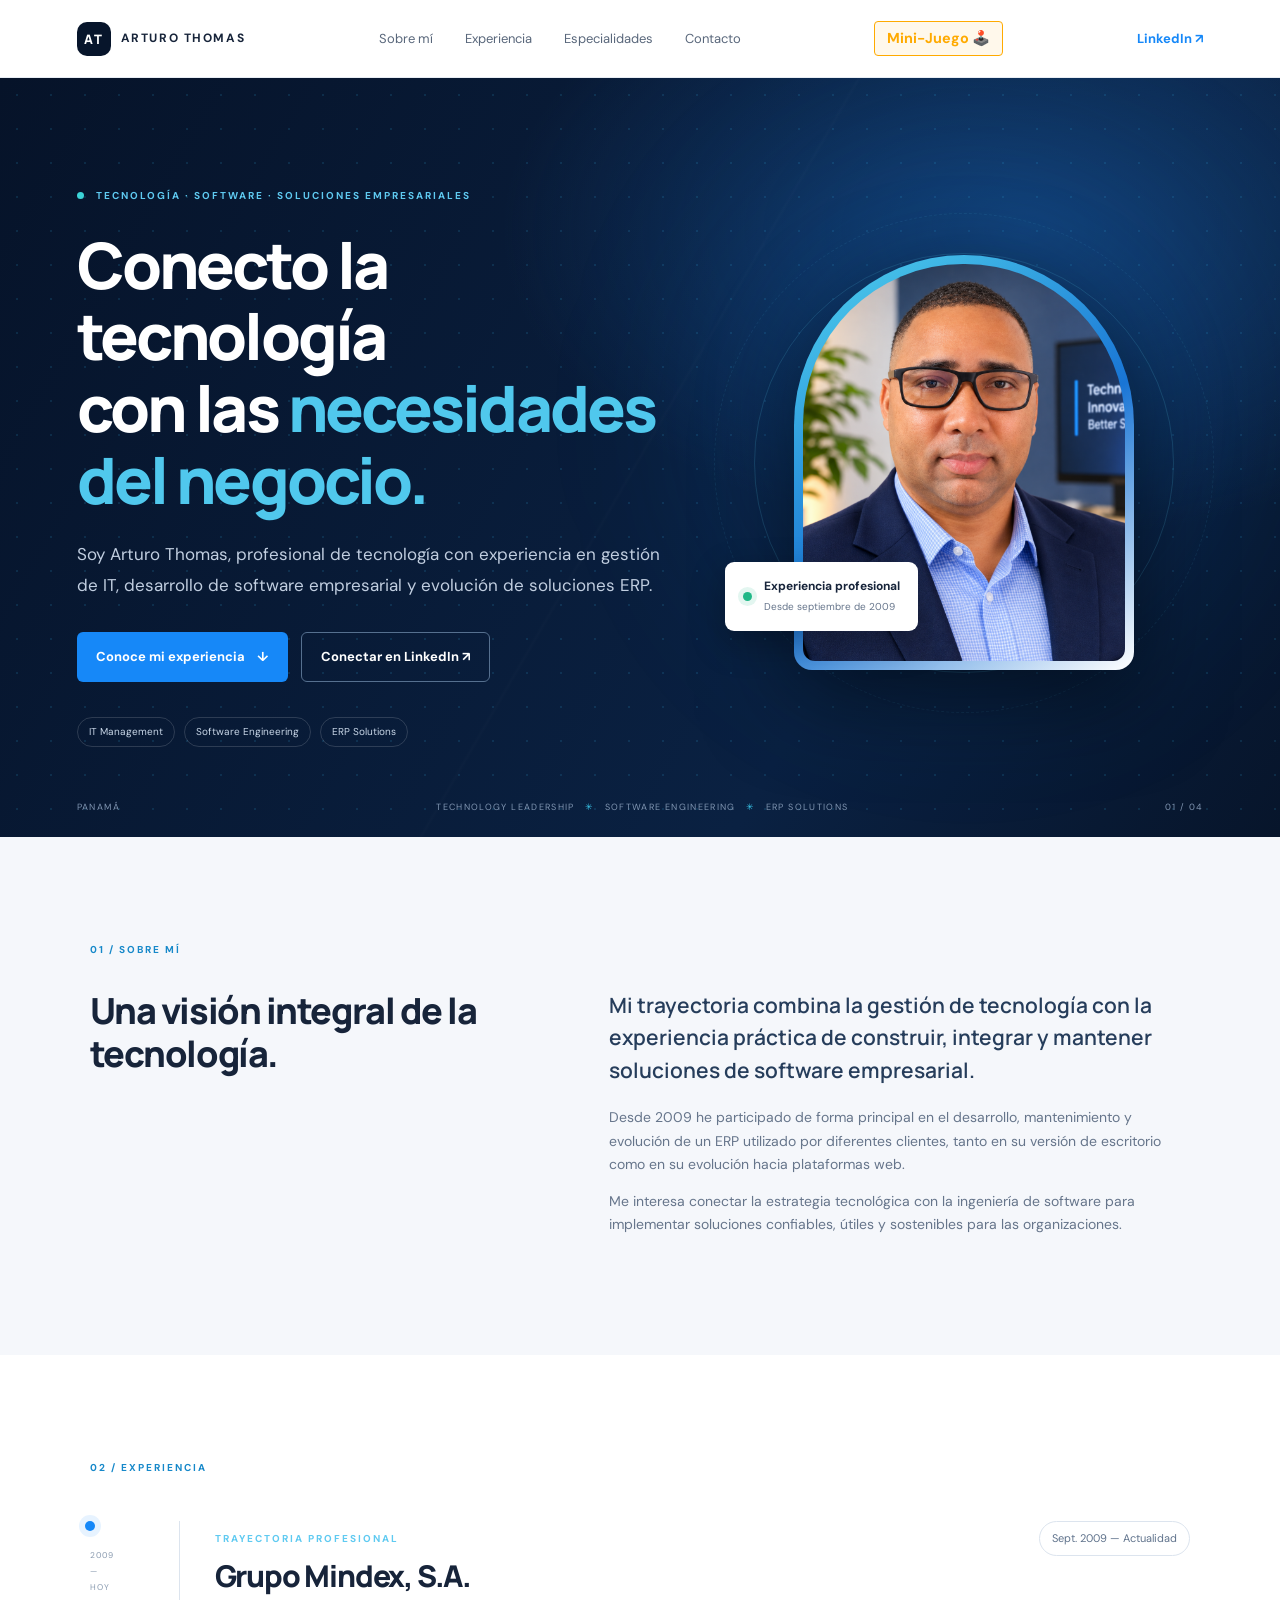
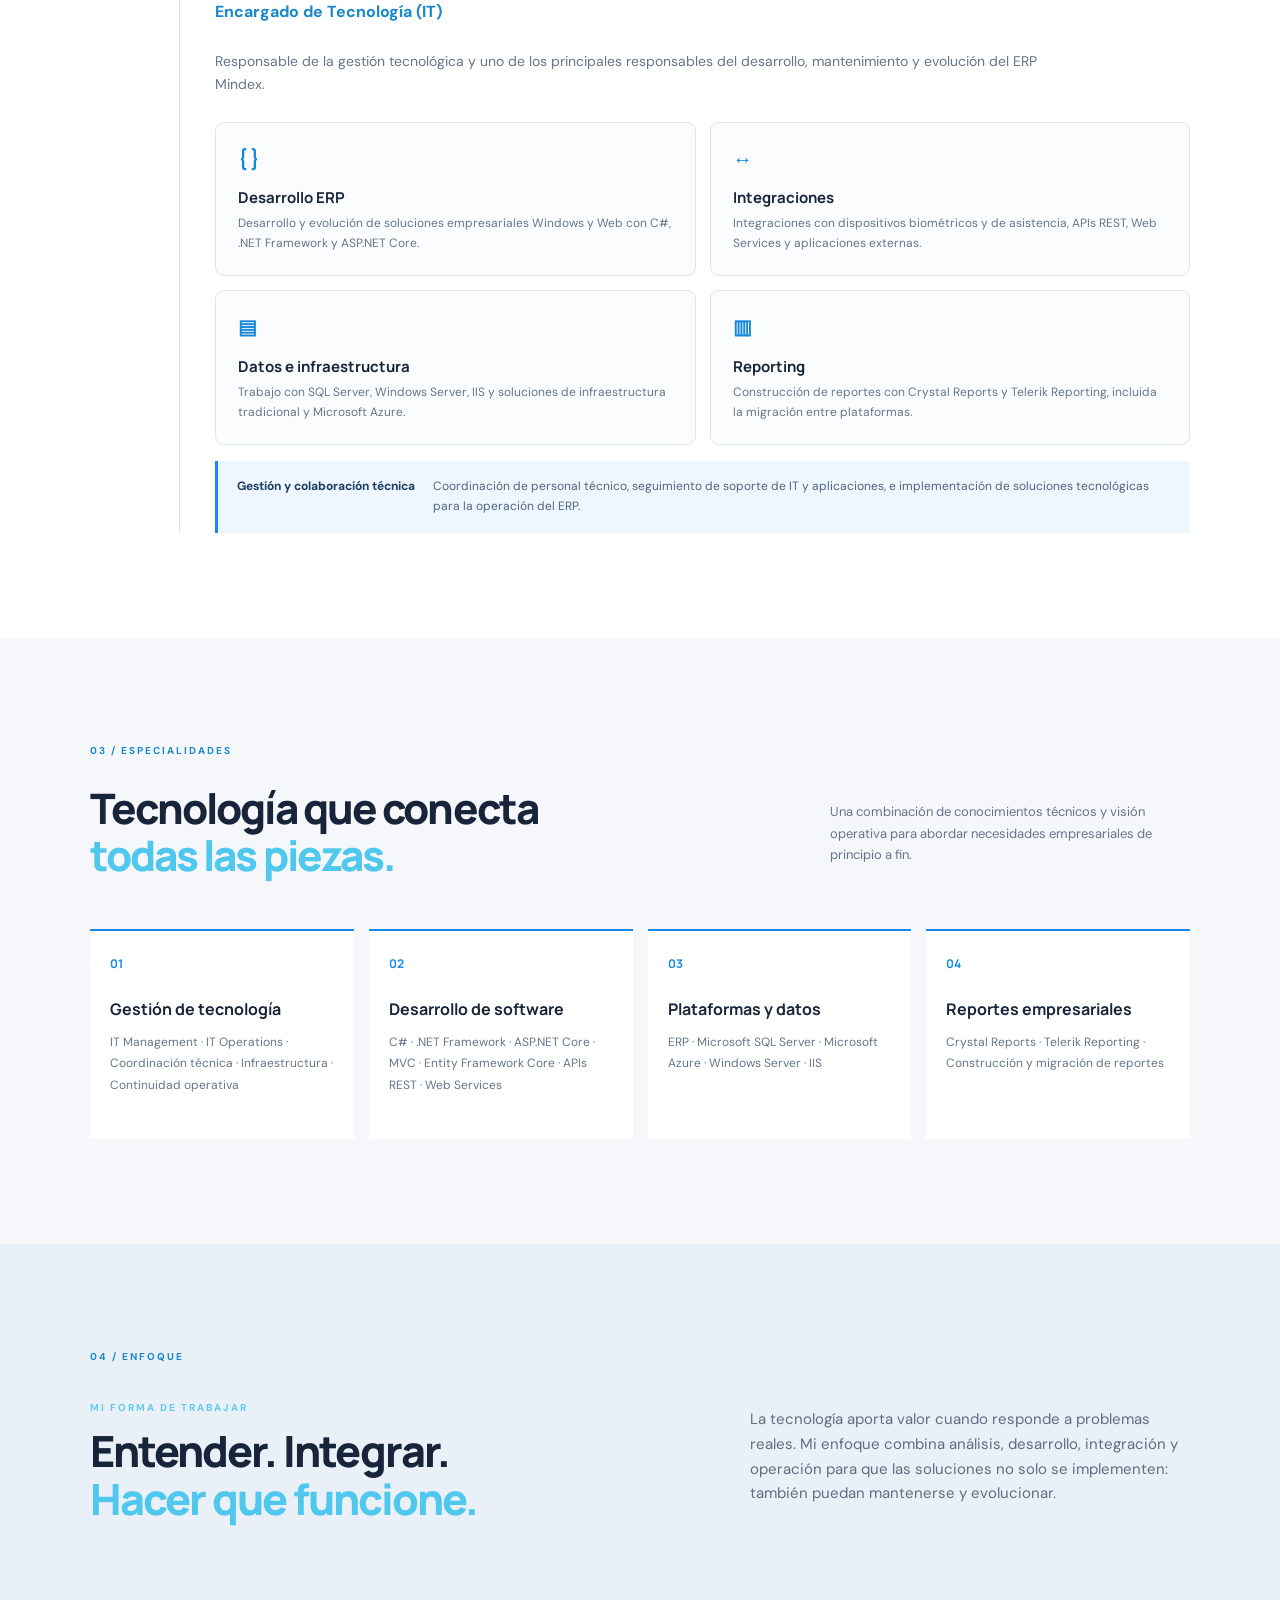
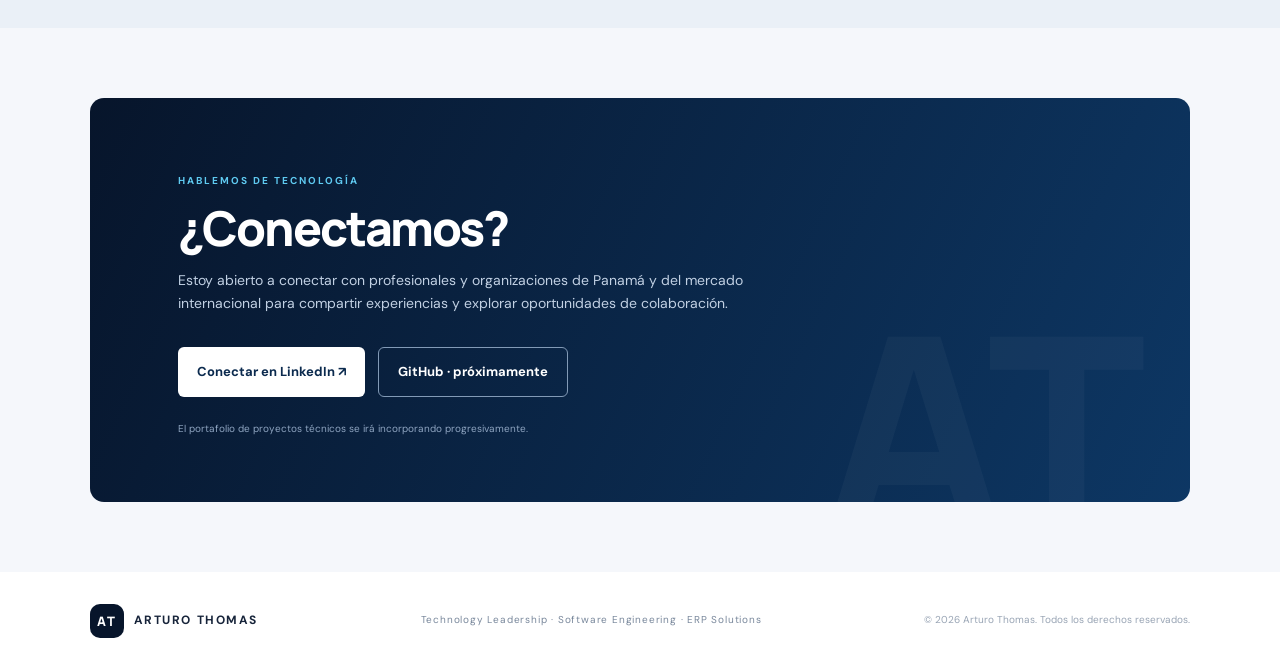
==== commit 35d5e880: "Restore original portfolio headline" ====
--- a/index.html
+++ b/index.html
@@ -27,7 +27,7 @@
       <div class="hero-glow"></div>
       <div class="hero-copy">
         <p class="eyebrow"><span></span> TECNOLOGÍA · SOFTWARE · SOLUCIONES EMPRESARIALES</p>
-        <h1>Con las necesidades del negocio de Tania</h1>
+        <h1>Conecto la tecnología<br>con las <em>necesidades del negocio.</em></h1>
         <p class="hero-lead">Soy Arturo Thomas, profesional de tecnología con experiencia en gestión de IT, desarrollo de software empresarial y evolución de soluciones ERP.</p>
         <div class="hero-actions"><a class="button primary" href="#experiencia">Conoce mi experiencia <span>↓</span></a><a class="button secondary" href="https://www.linkedin.com/in/arturo-thomas-aa14a7a1/" target="_blank" rel="noopener">Conectar en LinkedIn ↗</a></div>
         <div class="hero-tags"><span>IT Management</span><span>Software Engineering</span><span>ERP Solutions</span></div>
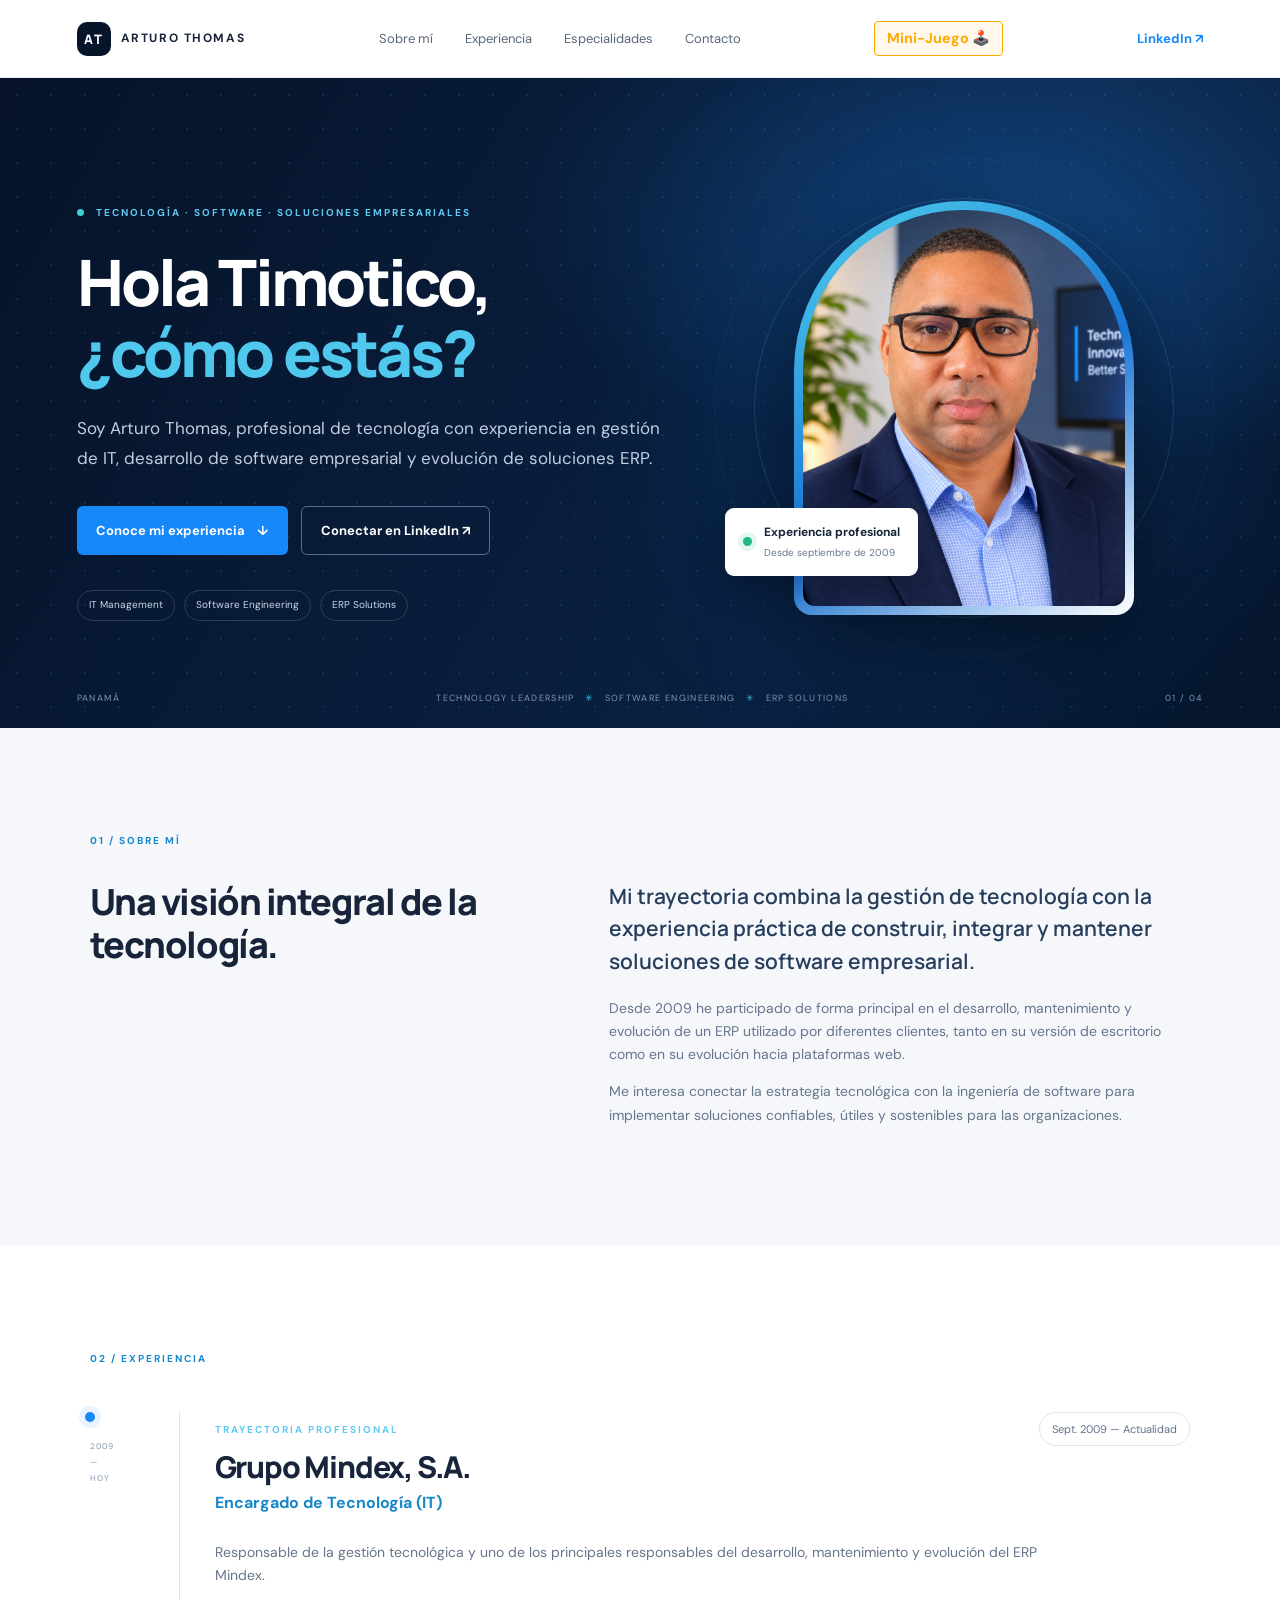
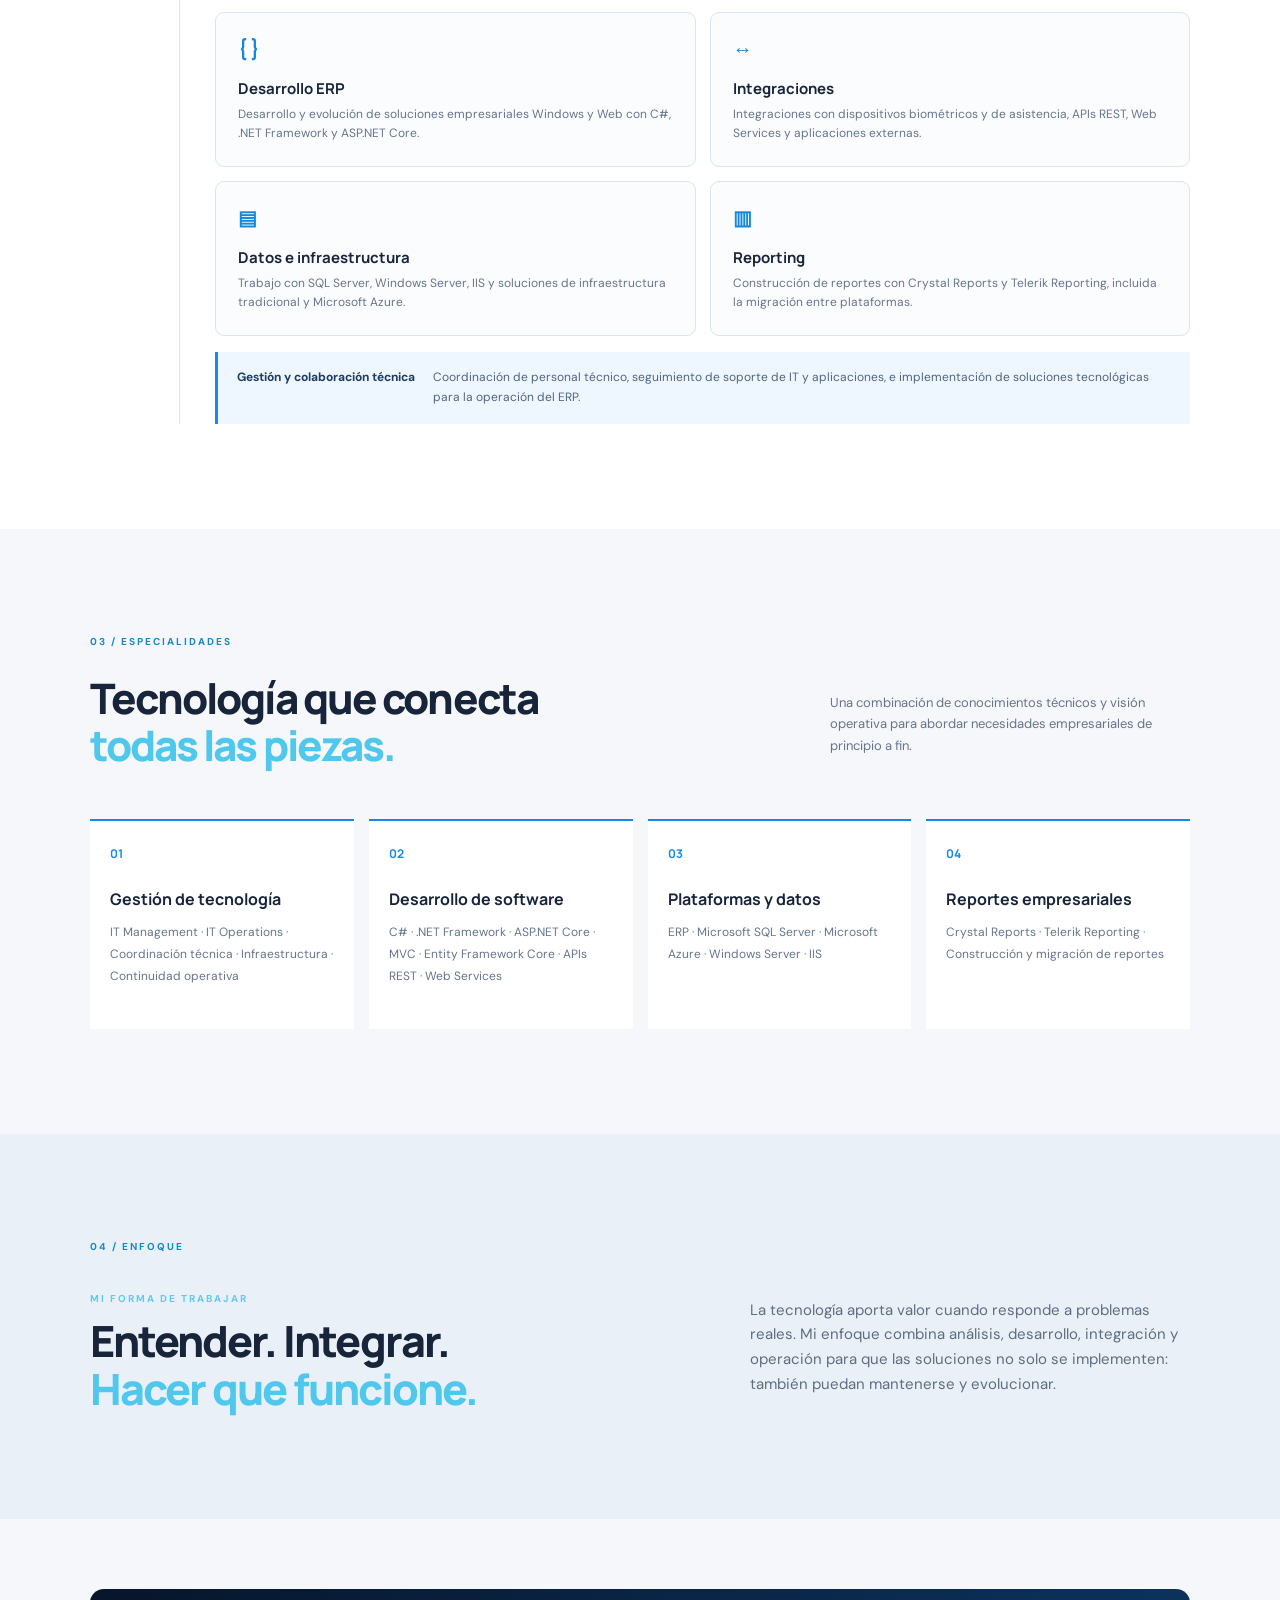
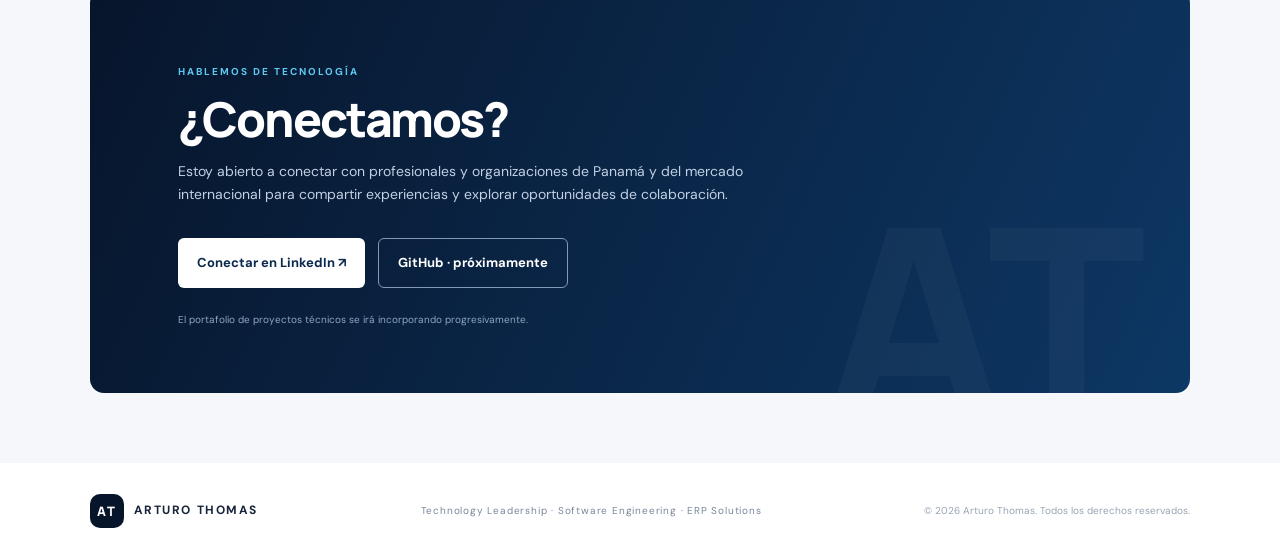
==== commit e36eb97f: "Actualizar título principal a saludo para Timotico" ====
--- a/index.html
+++ b/index.html
@@ -27,7 +27,7 @@
       <div class="hero-glow"></div>
       <div class="hero-copy">
         <p class="eyebrow"><span></span> TECNOLOGÍA · SOFTWARE · SOLUCIONES EMPRESARIALES</p>
-        <h1>Conecto la tecnología<br>con las <em>necesidades del negocio.</em></h1>
+        <h1>Hola Timotico,<br><em>¿cómo estás?</em></h1>
         <p class="hero-lead">Soy Arturo Thomas, profesional de tecnología con experiencia en gestión de IT, desarrollo de software empresarial y evolución de soluciones ERP.</p>
         <div class="hero-actions"><a class="button primary" href="#experiencia">Conoce mi experiencia <span>↓</span></a><a class="button secondary" href="https://www.linkedin.com/in/arturo-thomas-aa14a7a1/" target="_blank" rel="noopener">Conectar en LinkedIn ↗</a></div>
         <div class="hero-tags"><span>IT Management</span><span>Software Engineering</span><span>ERP Solutions</span></div>
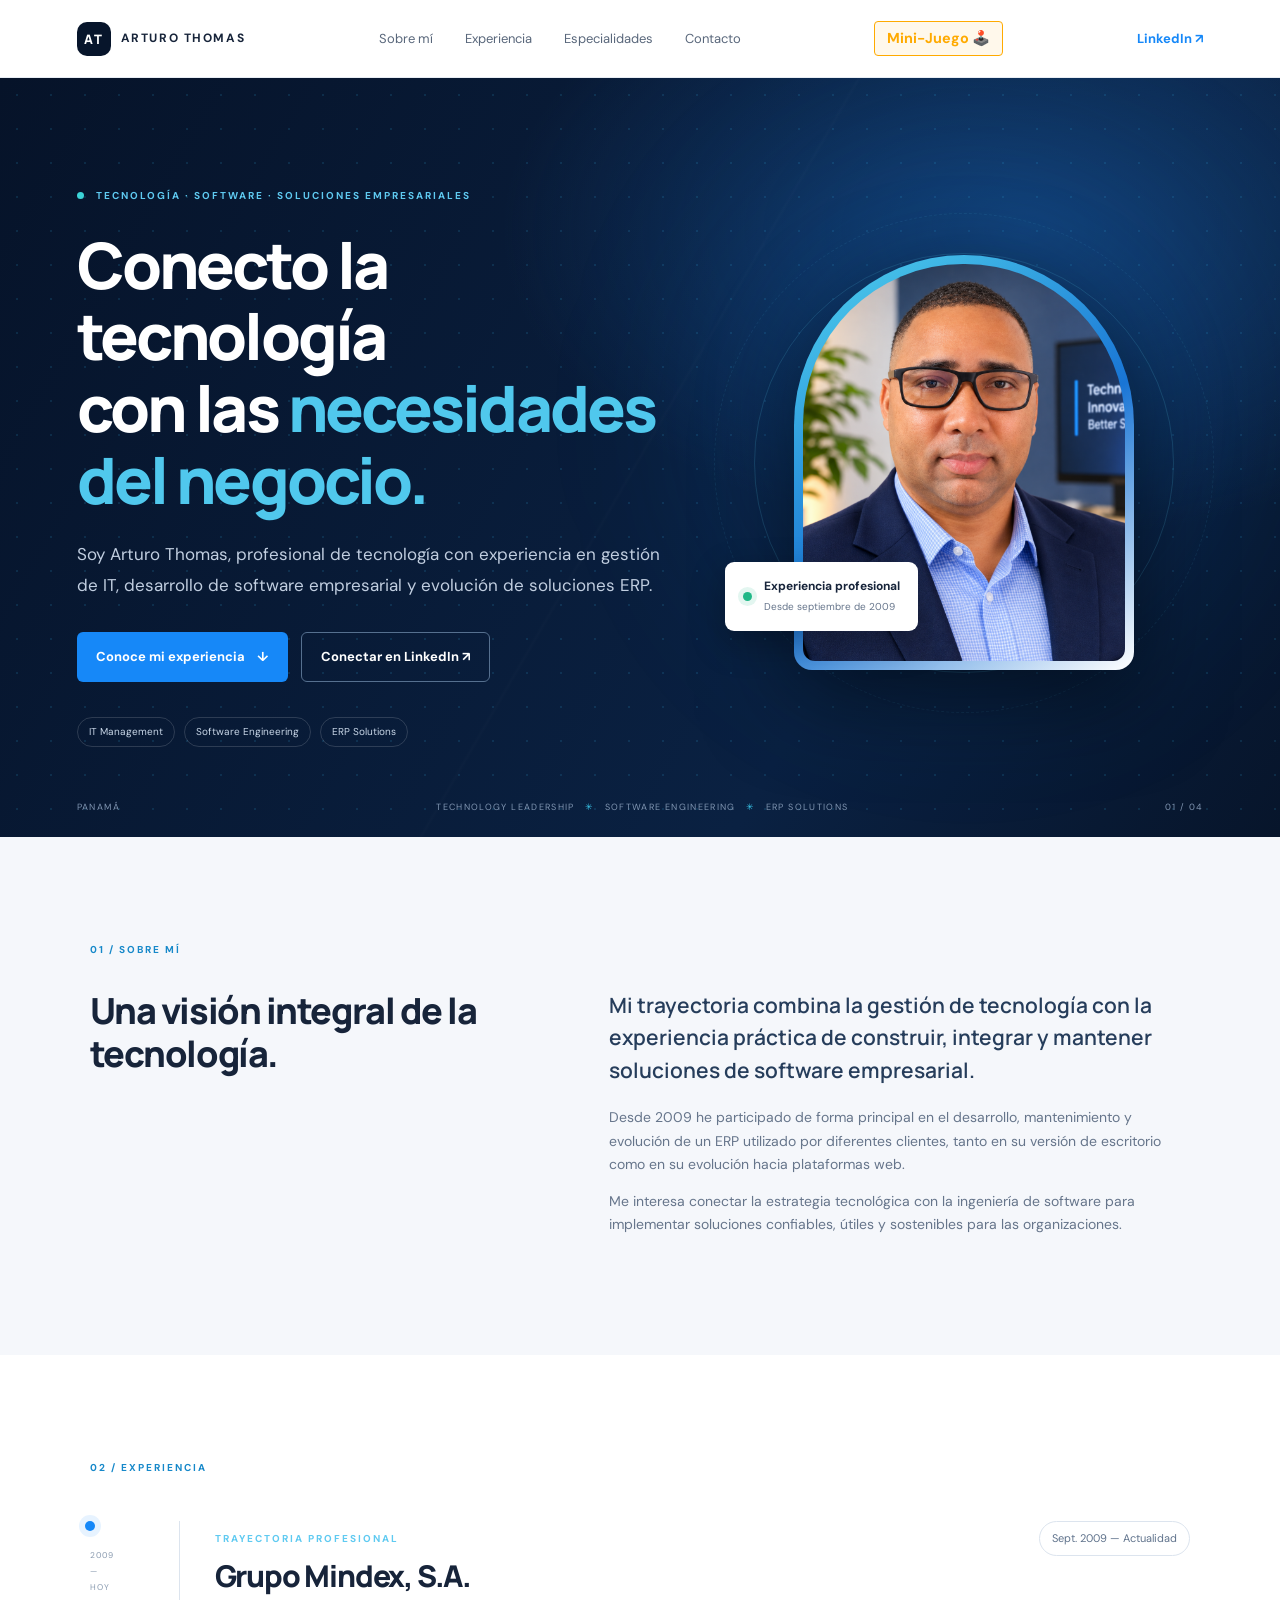
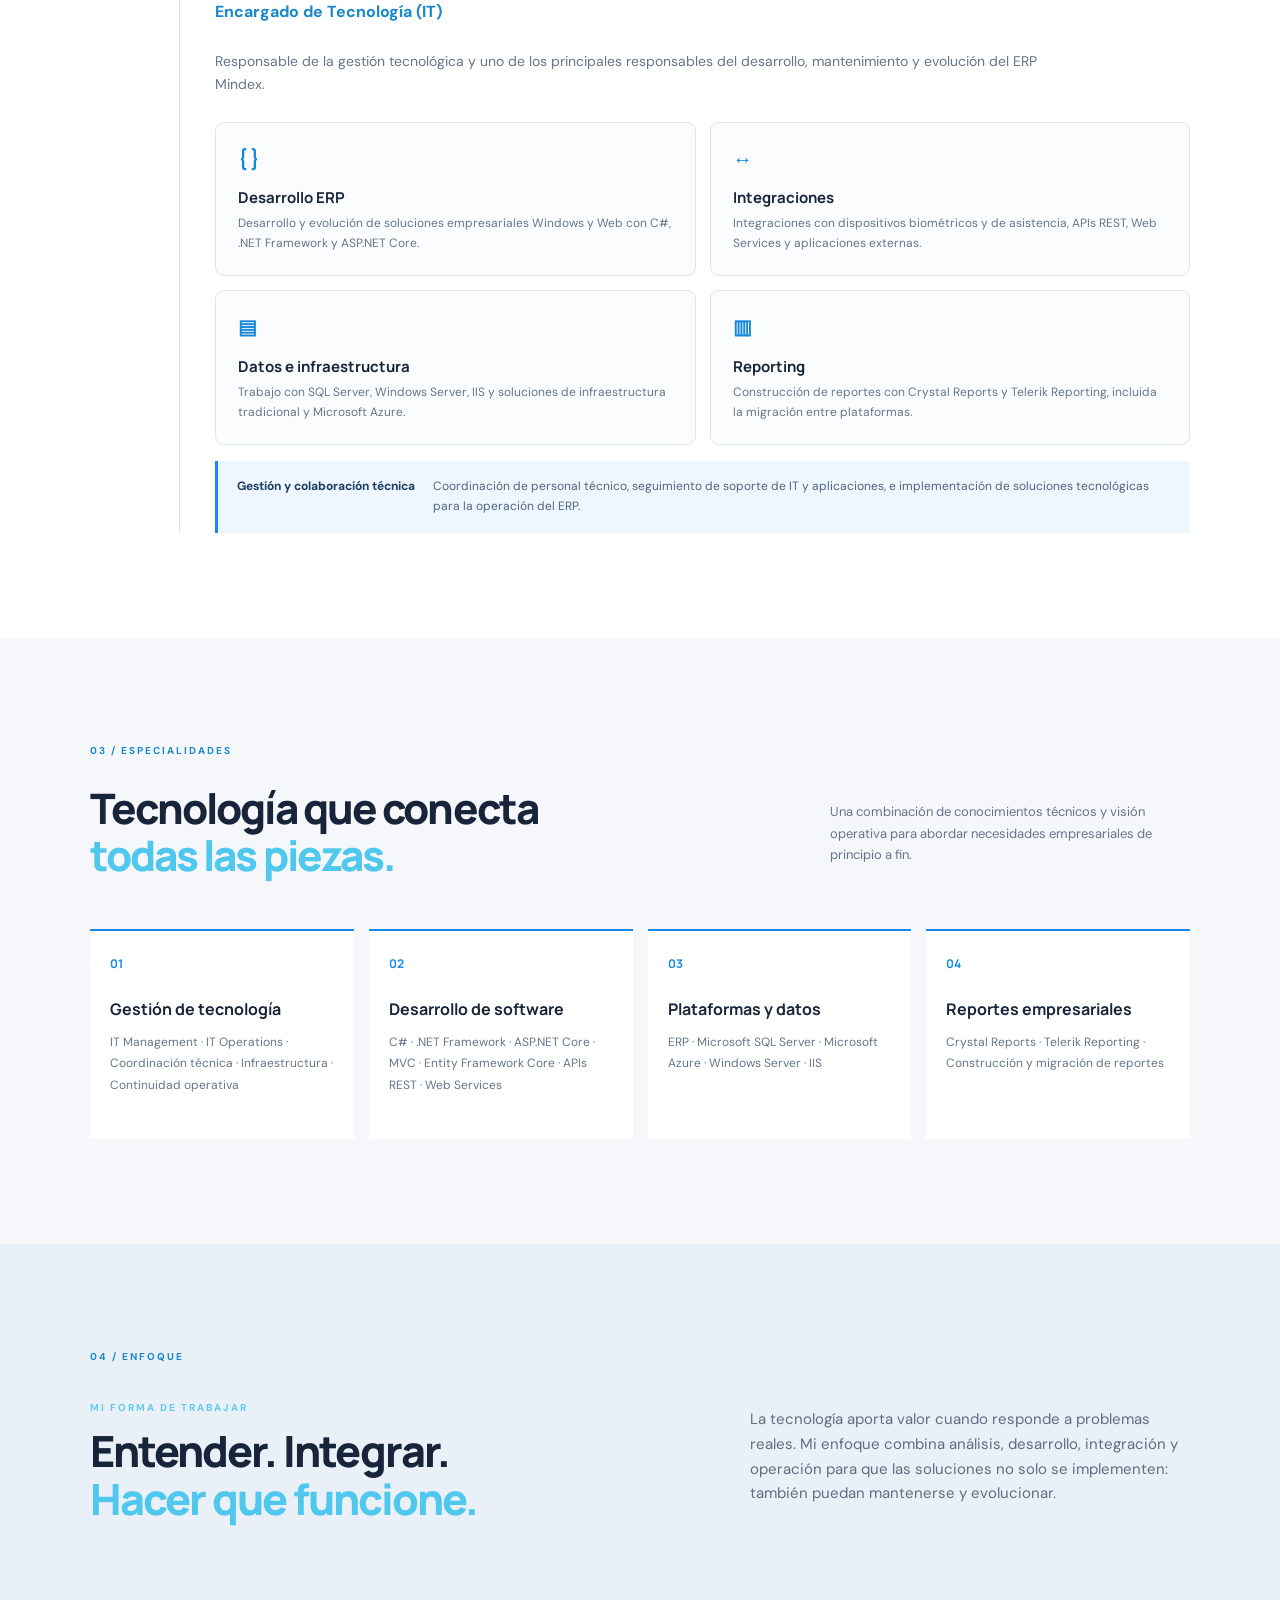
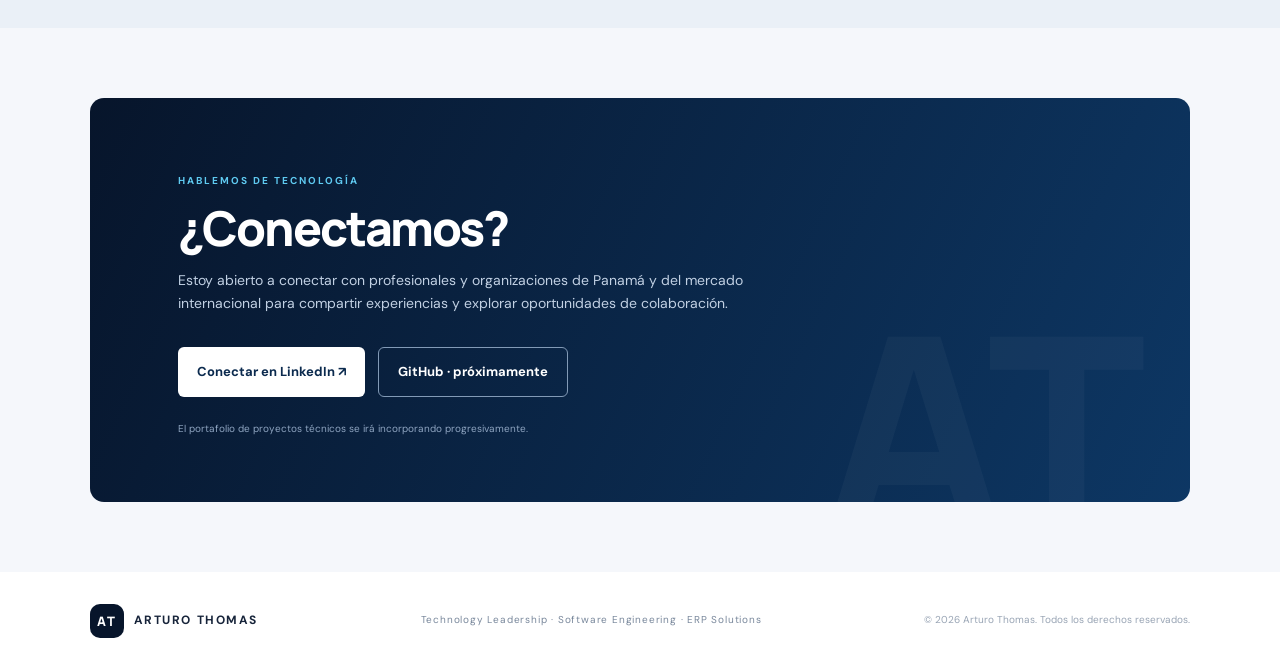
==== commit 254016b8: "Restaurar título original de página personal" ====
--- a/index.html
+++ b/index.html
@@ -27,7 +27,7 @@
       <div class="hero-glow"></div>
       <div class="hero-copy">
         <p class="eyebrow"><span></span> TECNOLOGÍA · SOFTWARE · SOLUCIONES EMPRESARIALES</p>
-        <h1>Hola Timotico,<br><em>¿cómo estás?</em></h1>
+        <h1>Conecto la tecnología<br>con las <em>necesidades del negocio.</em></h1>
         <p class="hero-lead">Soy Arturo Thomas, profesional de tecnología con experiencia en gestión de IT, desarrollo de software empresarial y evolución de soluciones ERP.</p>
         <div class="hero-actions"><a class="button primary" href="#experiencia">Conoce mi experiencia <span>↓</span></a><a class="button secondary" href="https://www.linkedin.com/in/arturo-thomas-aa14a7a1/" target="_blank" rel="noopener">Conectar en LinkedIn ↗</a></div>
         <div class="hero-tags"><span>IT Management</span><span>Software Engineering</span><span>ERP Solutions</span></div>
